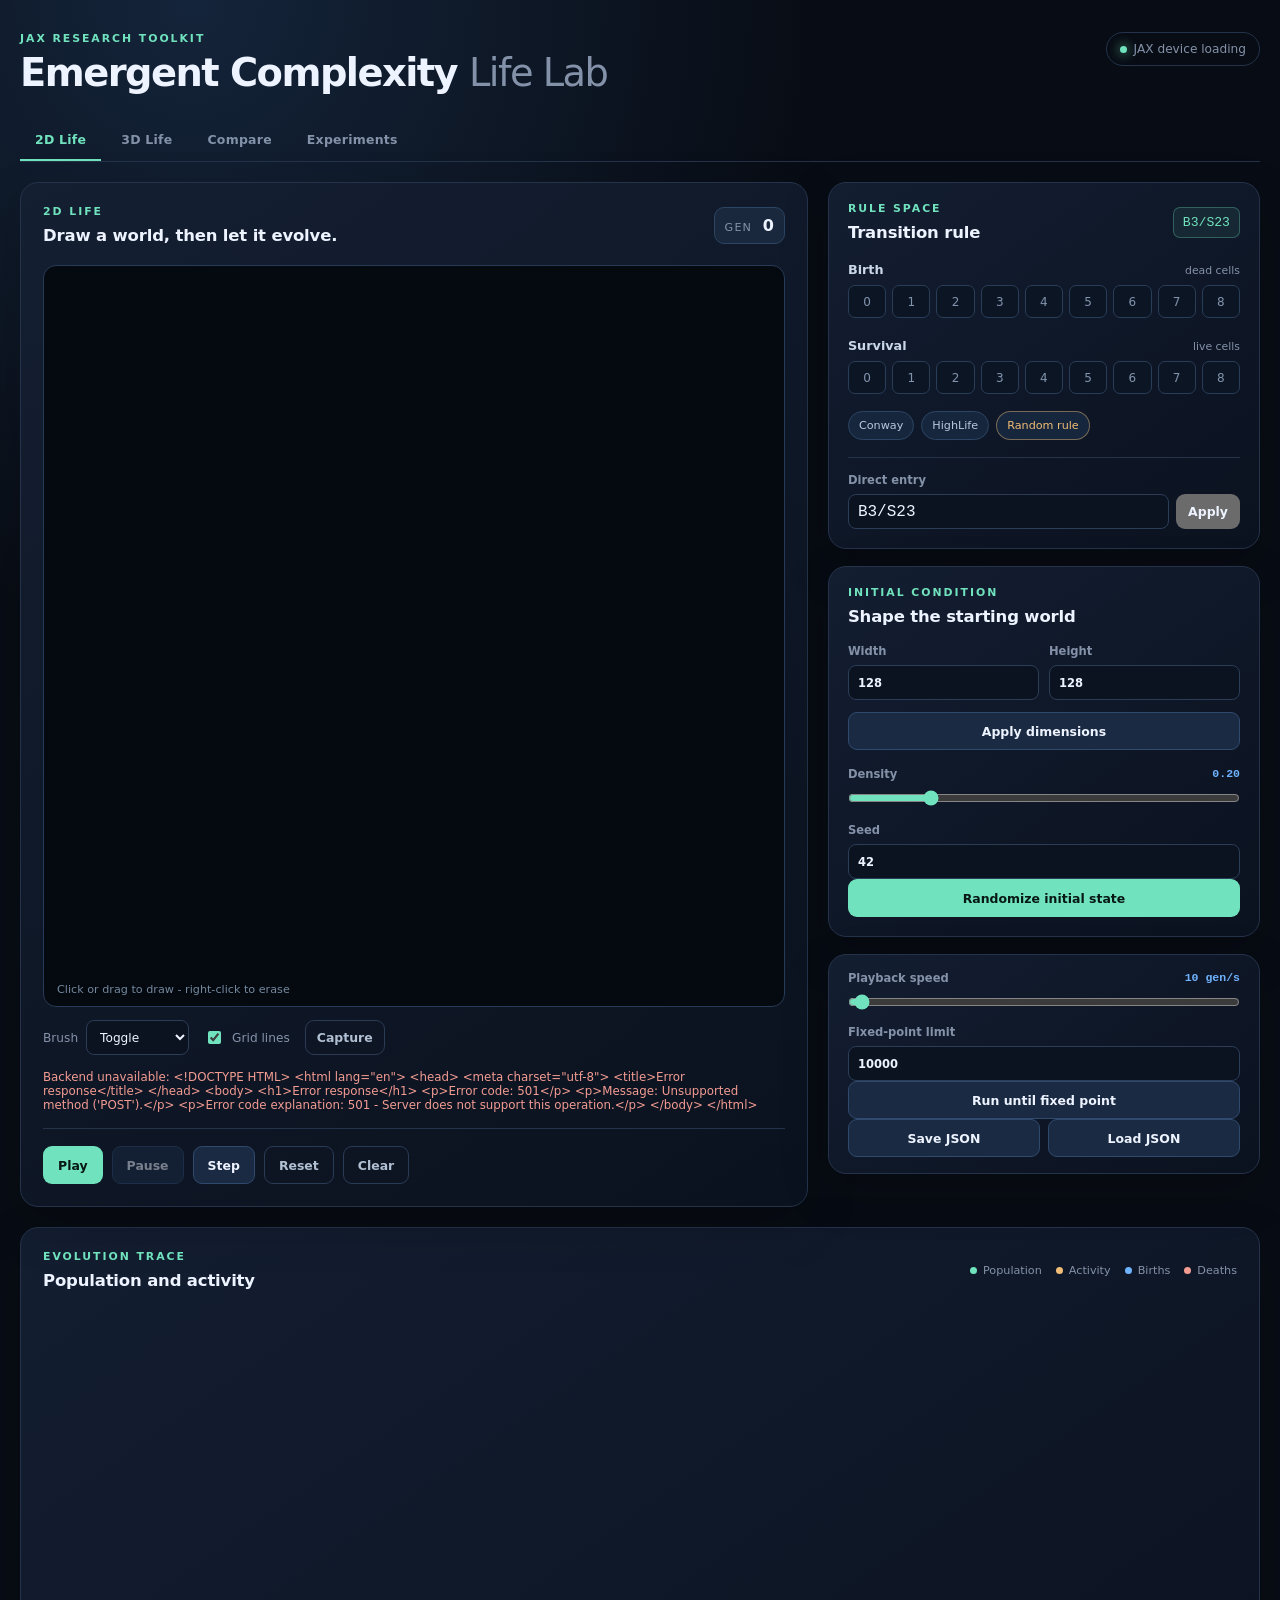
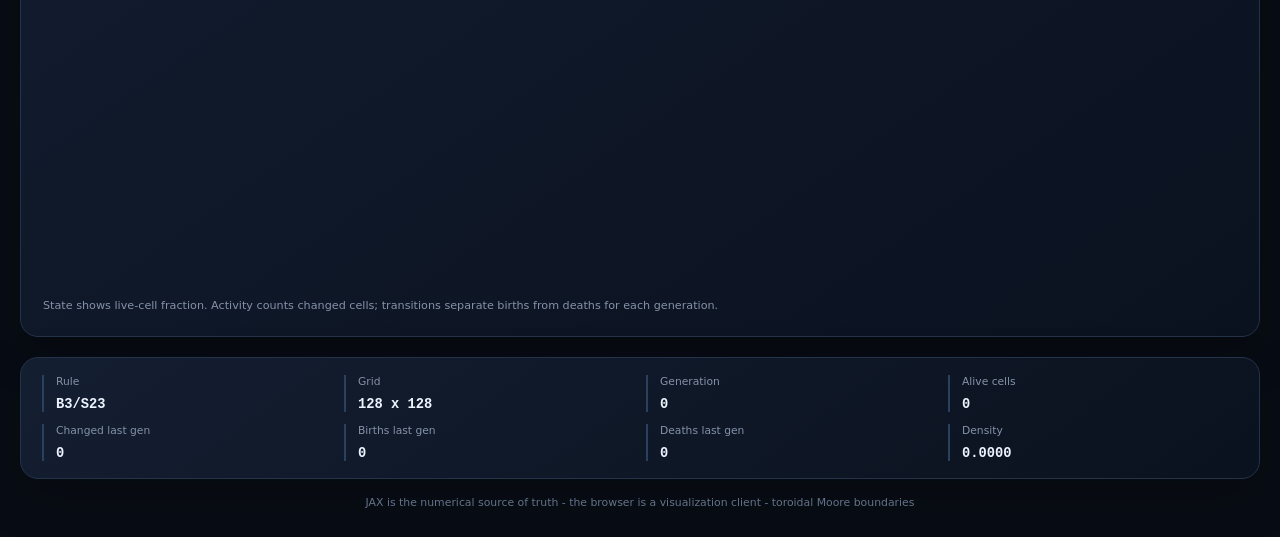
==== frontend/index.html @ 5c7a63d8 "Build JAX 2D and 3D cellular automata lab" ====
<!doctype html>
<html lang="en">
  <head>
    <meta charset="utf-8" />
    <meta name="viewport" content="width=device-width, initial-scale=1" />
    <meta name="theme-color" content="#080a0b" />
    <title>Emergent Complexity - Life Lab</title>
    <link rel="stylesheet" href="./styles.css" />
    <script type="importmap">
      {
        "imports": {
          "three": "https://cdn.jsdelivr.net/npm/three@0.180.0/build/three.module.js",
          "three/addons/": "https://cdn.jsdelivr.net/npm/three@0.180.0/examples/jsm/"
        }
      }
    </script>
  </head>
  <body>
    <div class="app-shell">
      <header class="topbar">
        <div>
          <p class="eyebrow">JAX RESEARCH TOOLKIT</p>
          <h1>Emergent Complexity <span>Life Lab</span></h1>
        </div>
        <div id="device-chip" class="device-chip"><span class="status-dot"></span>JAX device loading</div>
      </header>

      <nav class="mode-nav" aria-label="Laboratory modes">
        <button class="mode-link active" data-mode="2d" type="button">2D Life</button>
        <button class="mode-link" data-mode="3d" type="button">3D Life</button>
        <button class="mode-link" data-mode="compare" type="button">Compare</button>
        <button class="mode-link" data-mode="experiments" type="button">Experiments</button>
      </nav>

      <main>
        <section id="mode-2d" class="mode-panel" aria-labelledby="mode-2d-heading">
          <div class="lab-layout">
            <section class="simulation-panel panel">
              <div class="panel-heading">
                <div>
                  <p class="section-kicker">2D LIFE</p>
                  <h2 id="mode-2d-heading">Draw a world, then let it evolve.</h2>
                </div>
                <div class="generation-pill">GEN <strong id="generation-value">0</strong></div>
              </div>

              <div class="canvas-frame">
                <canvas id="ca-canvas" data-testid="ca-canvas" aria-label="Cellular automaton grid"></canvas>
                <div class="canvas-hint">Click or drag to draw - right-click to erase</div>
              </div>

              <div class="canvas-tools">
                <label class="inline-control" for="edit-mode">
                  <span>Brush</span>
                  <select id="edit-mode" data-testid="edit-mode">
                    <option value="toggle">Toggle</option>
                    <option value="paint">Paint alive</option>
                    <option value="erase">Erase</option>
                  </select>
                </label>
                <label class="check-control" for="grid-lines">
                  <input id="grid-lines" type="checkbox" checked />
                  <span>Grid lines</span>
                </label>
                <button id="capture-button" class="button button-quiet button-small" type="button">Capture</button>
                <span id="status-message" class="status-message" role="status" aria-live="polite">Ready</span>
              </div>

              <div class="transport" aria-label="2D simulation controls">
                <button id="play-button" data-testid="play-button" class="button button-primary" type="button">Play</button>
                <button id="pause-button" data-testid="pause-button" class="button button-secondary" type="button">Pause</button>
                <button id="step-button" data-testid="step-button" class="button button-secondary" type="button">Step</button>
                <button id="reset-button" data-testid="reset-button" class="button button-quiet" type="button">Reset</button>
                <button id="clear-button" data-testid="clear-button" class="button button-quiet" type="button">Clear</button>
              </div>
            </section>

            <aside class="control-column">
              <section class="panel control-card">
                <div class="card-heading">
                  <div>
                    <p class="section-kicker">RULE SPACE</p>
                    <h2>Transition rule</h2>
                  </div>
                  <span id="rule-display" class="rule-display">B3/S23</span>
                </div>
                <div class="rule-group">
                  <div class="rule-label"><span>Birth</span><small>dead cells</small></div>
                  <div id="birth-toggles" class="count-toggles" aria-label="Birth neighbor counts"></div>
                </div>
                <div class="rule-group">
                  <div class="rule-label"><span>Survival</span><small>live cells</small></div>
                  <div id="survival-toggles" class="count-toggles" aria-label="Survival neighbor counts"></div>
                </div>
                <div class="preset-row" aria-label="Rule presets">
                  <button class="chip-button" data-rule-preset="B3/S23" type="button">Conway</button>
                  <button class="chip-button" data-rule-preset="B36/S23" type="button">HighLife</button>
                  <button id="random-rule-button" class="chip-button accent" type="button">Random rule</button>
                </div>
                <div class="direct-rule">
                  <label for="rule-text">Direct entry</label>
                  <div class="input-row">
                    <input id="rule-text" type="text" value="B3/S23" spellcheck="false" aria-label="Rule string" />
                    <button id="apply-rule-button" class="button button-small" type="button">Apply</button>
                  </div>
                </div>
              </section>

              <section class="panel control-card">
                <div class="card-heading">
                  <div>
                    <p class="section-kicker">INITIAL CONDITION</p>
                    <h2>Shape the starting world</h2>
                  </div>
                </div>
                <div class="field-grid two-up">
                  <label for="width-input">Width<input id="width-input" type="number" min="8" max="1024" value="128" /></label>
                  <label for="height-input">Height<input id="height-input" type="number" min="8" max="1024" value="128" /></label>
                </div>
                <button id="apply-dimensions-button" class="button button-secondary full-width" type="button">Apply dimensions</button>
                <div class="range-line">
                  <label for="density-input">Density <output id="density-value">0.20</output></label>
                  <input id="density-input" type="range" min="0" max="1" step="0.01" value="0.20" />
                </div>
                <label for="seed-input">Seed<input id="seed-input" type="number" value="42" step="1" /></label>
                <button id="randomize-button" data-testid="randomize-button" class="button button-primary full-width" type="button">Randomize initial state</button>
              </section>

              <section class="panel control-card compact-card">
                <div class="range-line">
                  <label for="speed-input">Playback speed <output id="speed-value">10 gen/s</output></label>
                  <input id="speed-input" type="range" min="1" max="600" step="1" value="10" />
                </div>
                <label for="stability-limit">Fixed-point limit<input id="stability-limit" type="number" min="0" max="100000" step="1" value="10000" /></label>
                <button id="stabilize-button" data-testid="stabilize-button" class="button button-secondary full-width" type="button">Run until fixed point</button>
                <div class="file-actions">
                  <button id="save-button" class="button button-secondary" type="button">Save JSON</button>
                  <button id="load-button" class="button button-secondary" type="button">Load JSON</button>
                  <input id="load-input" type="file" accept="application/json,.json" hidden />
                </div>
              </section>
            </aside>
          </div>

          <section class="panel insights-panel" aria-labelledby="metrics-heading">
            <div class="panel-heading">
              <div>
                <p class="section-kicker">EVOLUTION TRACE</p>
                <h2 id="metrics-heading">Population and activity</h2>
              </div>
              <div class="chart-legend" aria-label="Chart legend">
                <span class="legend-population">Population</span>
                <span class="legend-activity">Activity</span>
                <span class="legend-births">Births</span>
                <span class="legend-deaths">Deaths</span>
              </div>
            </div>
            <svg id="metrics-chart" data-testid="metrics-chart" viewBox="0 0 640 310" role="img" aria-label="Population, activity, births, and deaths over generations"></svg>
            <p class="chart-note">State shows live-cell fraction. Activity counts changed cells; transitions separate births from deaths for each generation.</p>
          </section>

          <section class="metadata-strip panel" aria-label="Current 2D simulation metadata">
            <div><span>Rule</span><strong id="metadata-rule">B3/S23</strong></div>
            <div><span>Grid</span><strong id="metadata-grid">128 x 128</strong></div>
            <div><span>Generation</span><strong id="metadata-generation">0</strong></div>
            <div><span>Alive cells</span><strong id="metadata-alive">0</strong></div>
            <div><span>Changed last gen</span><strong id="metadata-changed">0</strong></div>
            <div><span>Births last gen</span><strong id="metadata-births">0</strong></div>
            <div><span>Deaths last gen</span><strong id="metadata-deaths">0</strong></div>
            <div><span>Density</span><strong id="metadata-density">0.0000</strong></div>
          </section>
        </section>

        <section id="mode-3d" class="mode-panel hidden" aria-labelledby="mode-3d-heading">
          <div class="lab-layout lab-layout-3d">
            <section class="simulation-panel panel">
              <div class="panel-heading">
                <div>
                  <p class="section-kicker">3D LIFE</p>
                  <h2 id="mode-3d-heading">Orbit the complete voxel state.</h2>
                </div>
                <div class="generation-pill">GEN <strong id="3d-generation-value">0</strong></div>
              </div>
              <div id="viewport-3d" class="viewport-frame" data-testid="viewport-3d" aria-label="Three-dimensional voxel viewport">
                <div id="three-loading" class="viewport-message">Loading WebGL voxel renderer...</div>
                <div class="canvas-hint">Orbit: left drag - pan: right drag - zoom: scroll</div>
              </div>
              <div class="viewport-toolbar">
                <button id="3d-reset-camera" class="button button-quiet button-small" type="button">Reset camera</button>
                <button class="chip-button" data-camera="perspective" type="button">Perspective</button>
                <button class="chip-button" data-camera="front" type="button">Front</button>
                <button class="chip-button" data-camera="side" type="button">Side</button>
                <button class="chip-button" data-camera="top" type="button">Top</button>
                <label class="check-control" for="3d-bounds-input"><input id="3d-bounds-input" type="checkbox" checked /> <span>Bounds</span></label>
                <label class="check-control" for="3d-performance-input"><input id="3d-performance-input" type="checkbox" /> <span>Performance</span></label>
                <button id="3d-capture-button" class="button button-quiet button-small" type="button">Capture</button>
                <button id="3d-export-button" class="button button-quiet button-small" type="button">Export state</button>
                <button id="3d-share-button" class="button button-quiet button-small" type="button">Copy link</button>
              </div>
              <div id="3d-render-warning" class="render-warning hidden">High render density - displaying a deterministic voxel sample; simulation remains exact.</div>
              <div id="3d-performance-overlay" class="performance-overlay hidden" aria-live="polite"></div>
              <div id="3d-slice-panel" class="slice-panel hidden">
                <div class="panel-heading">
                  <div><p class="section-kicker">CROSS-SECTION</p><h3>Exact slice</h3></div>
                  <span id="3d-slice-label" class="rule-display">Z 0</span>
                </div>
                <canvas id="3d-slice-canvas" aria-label="Exact 3D cross-section"></canvas>
              </div>
              <div class="canvas-tools">
                <span id="3d-status-message" class="status-message" role="status" aria-live="polite">Ready</span>
              </div>
              <div class="transport" aria-label="3D simulation controls">
                <button id="3d-play-button" class="button button-primary" type="button">Play</button>
                <button id="3d-pause-button" class="button button-secondary" type="button">Pause</button>
                <button id="3d-step-button" class="button button-secondary" type="button">Step</button>
                <button id="3d-reset-button" class="button button-quiet" type="button">Reset</button>
                <button id="3d-clear-button" class="button button-quiet" type="button">Clear</button>
              </div>
            </section>

            <aside class="control-column">
              <section class="panel control-card">
                <div class="card-heading"><div><p class="section-kicker">SIMULATION</p><h2>Playback</h2></div></div>
                <div class="range-line">
                  <label for="3d-speed-input">Speed <output id="3d-speed-value">10 gen/s</output></label>
                  <input id="3d-speed-input" type="range" min="1" max="600" step="1" value="10" />
                </div>
                <label for="3d-stability-limit">Fixed-point limit<input id="3d-stability-limit" type="number" min="0" max="100000" value="1000" /></label>
                <button id="3d-stabilize-button" class="button button-secondary full-width" type="button">Run until fixed point</button>
              </section>

              <section class="panel control-card">
                <div class="card-heading"><div><p class="section-kicker">INITIAL STATE</p><h2>Voxel world</h2></div></div>
                <div class="field-grid three-up">
                  <label for="3d-depth-input">Depth<input id="3d-depth-input" type="number" min="8" max="128" value="32" /></label>
                  <label for="3d-height-input">Height<input id="3d-height-input" type="number" min="8" max="128" value="32" /></label>
                  <label for="3d-width-input">Width<input id="3d-width-input" type="number" min="8" max="128" value="32" /></label>
                </div>
                <button id="3d-apply-dimensions" class="button button-secondary full-width" type="button">Apply dimensions</button>
                <div class="range-line">
                  <label for="3d-density-input">Density <output id="3d-density-value">0.04</output></label>
                  <input id="3d-density-input" type="range" min="0" max="1" step="0.01" value="0.04" />
                </div>
                <label for="3d-seed-input">Seed<input id="3d-seed-input" type="number" value="42" step="1" /></label>
                <button id="3d-randomize-button" class="button button-primary full-width" type="button">Randomize</button>
              </section>

              <section class="panel control-card">
                <div class="card-heading">
                  <div><p class="section-kicker">RULE</p><h2>26-neighbor transitions</h2></div>
                  <span id="3d-rule-display" class="rule-display">B6/S5,6,7</span>
                </div>
                <p class="help-text" title="B counts create a new living voxel. S counts keep a living voxel alive. Each voxel has 26 neighbors.">B = birth counts, S = survival counts. Each voxel has 26 neighbors.</p>
                <div class="rule-group">
                  <div class="rule-label"><span>Birth</span><small>0 - 26</small></div>
                  <div id="3d-birth-toggles" class="count-toggles count-toggles-3d" aria-label="3D birth neighbor counts"></div>
                </div>
                <div class="rule-group">
                  <div class="rule-label"><span>Survival</span><small>0 - 26</small></div>
                  <div id="3d-survival-toggles" class="count-toggles count-toggles-3d" aria-label="3D survival neighbor counts"></div>
                </div>
                <div class="preset-row">
                  <button class="chip-button" data-3d-rule-preset="B6/S5,6,7" type="button">Example</button>
                  <button class="chip-button accent" id="3d-random-rule-button" type="button">Random rule</button>
                </div>
                <div class="direct-rule">
                  <label for="3d-rule-text">Direct entry</label>
                  <div class="input-row"><input id="3d-rule-text" type="text" value="B6/S5,6,7" spellcheck="false" /><button id="3d-apply-rule-button" class="button button-small" type="button">Apply</button></div>
                </div>
              </section>

              <section class="panel control-card">
                <div class="card-heading"><div><p class="section-kicker">VIEW</p><h2>Inspect a plane</h2></div></div>
                <label class="check-control" for="3d-slice-input"><input id="3d-slice-input" type="checkbox" /> <span>Slice view</span></label>
                <div class="field-grid two-up compact-fields">
                  <label for="3d-axis-input">Axis<select id="3d-axis-input"><option value="z">Z</option><option value="y">Y</option><option value="x">X</option></select></label>
                  <label for="3d-slice-index">Slice<input id="3d-slice-index" type="range" min="0" max="31" value="16" /></label>
                </div>
                <p class="chart-note">The slice canvas is an exact server-rendered plane. Voxel sampling, when needed, only affects the display.</p>
              </section>
            </aside>
          </div>
          <section class="panel insights-panel" aria-labelledby="3d-metrics-heading">
            <div class="panel-heading"><div><p class="section-kicker">EVOLUTION TRACE</p><h2 id="3d-metrics-heading">3D population and activity</h2></div><div class="chart-legend"><span class="legend-population">Population</span><span class="legend-activity">Activity</span><span class="legend-births">Births</span><span class="legend-deaths">Deaths</span></div></div>
            <svg id="metrics-chart-3d" viewBox="0 0 640 310" role="img" aria-label="3D population, activity, births, and deaths over generations"></svg>
            <p class="chart-note">These are descriptive transition measurements from the exact JAX state.</p>
          </section>
          <section class="metadata-strip panel" aria-label="Current 3D simulation metadata">
            <div><span>Rule</span><strong id="3d-metadata-rule">B6/S5,6,7</strong></div>
            <div><span>Grid</span><strong id="3d-metadata-grid">32 x 32 x 32</strong></div>
            <div><span>Generation</span><strong id="3d-metadata-generation">0</strong></div>
            <div><span>Alive cells</span><strong id="3d-metadata-alive">0</strong></div>
            <div><span>Changed last gen</span><strong id="3d-metadata-changed">0</strong></div>
            <div><span>Births last gen</span><strong id="3d-metadata-births">0</strong></div>
            <div><span>Deaths last gen</span><strong id="3d-metadata-deaths">0</strong></div>
            <div><span>Density</span><strong id="3d-metadata-density">0.0000</strong></div>
          </section>
        </section>

        <section id="mode-compare" class="mode-panel hidden" aria-labelledby="compare-heading">
          <section class="panel page-heading">
            <div><p class="section-kicker">SIDE-BY-SIDE</p><h2 id="compare-heading">Compare 2D and 3D states</h2><p class="chart-note">The two systems share seed and density, but use explicitly selected rules and grid sizes.</p></div>
            <div class="compare-actions"><button id="compare-play" class="button button-primary" type="button">Play both</button><button id="compare-pause" class="button button-secondary" type="button">Pause</button><button id="compare-step" class="button button-secondary" type="button">Step both</button><button id="compare-randomize" class="button button-primary" type="button">Randomize both</button><button id="compare-reset" class="button button-quiet" type="button">Reset both</button></div>
          </section>
          <section class="panel compare-controls">
            <div class="field-grid four-up">
              <label for="compare-rule-2d">2D rule<input id="compare-rule-2d" type="text" value="B3/S23" /></label>
              <label for="compare-rule-3d">3D rule<input id="compare-rule-3d" type="text" value="B6/S5,6,7" /></label>
              <label for="compare-density">Density<input id="compare-density" type="number" min="0" max="1" step="0.01" value="0.10" /></label>
              <label for="compare-seed">Seed<input id="compare-seed" type="number" value="42" /></label>
            </div>
            <div class="field-grid four-up">
              <label for="compare-size-2d">2D size<input id="compare-size-2d" type="number" min="8" max="256" value="64" /></label>
              <label for="compare-size-3d">3D size<input id="compare-size-3d" type="number" min="8" max="96" value="32" /></label>
              <label for="compare-speed">Speed <output id="compare-speed-value">10 gen/s</output><input id="compare-speed" type="range" min="1" max="600" value="10" /></label>
              <span id="compare-status" class="status-message">Ready</span>
            </div>
          </section>
          <div class="compare-layout">
            <section class="panel compare-pane"><div class="panel-heading"><h2>2D Life</h2><span id="compare-2d-meta" class="rule-display">B3/S23</span></div><div class="compare-canvas-frame"><canvas id="compare-2d-canvas" aria-label="2D comparison grid"></canvas></div><div id="compare-2d-stats" class="compare-stats">Generation 0 | Alive 0</div></section>
            <section class="panel compare-pane"><div class="panel-heading"><h2>3D Life</h2><span id="compare-3d-meta" class="rule-display">B6/S5,6,7</span></div><div id="compare-3d-viewport" class="compare-viewport"></div><div id="compare-3d-stats" class="compare-stats">Generation 0 | Alive 0</div></section>
          </div>
        </section>

        <section id="mode-experiments" class="mode-panel hidden" aria-labelledby="experiments-heading">
          <section class="panel page-heading"><div><p class="section-kicker">RAW EXPERIMENTS</p><h2 id="experiments-heading">Sample rules in parallel</h2><p class="chart-note">Runs are reproducible JAX batches. Results are descriptive measurements only; no behavioral labels are assigned.</p></div><div class="experiment-actions"><button id="experiment-run" class="button button-primary" type="button">Run experiment</button><button id="experiment-export" class="button button-secondary" type="button" disabled>Export CSV</button></div></section>
          <section class="panel experiment-controls">
            <div class="field-grid six-up">
              <label for="experiment-dimensions">Dimensions<select id="experiment-dimensions"><option value="3">3D</option><option value="2">2D</option></select></label>
              <label for="experiment-rules">Rules<input id="experiment-rules" type="number" min="1" max="100" value="5" /></label>
              <label for="experiment-conditions">Initial states<input id="experiment-conditions" type="number" min="1" max="100" value="4" /></label>
              <label for="experiment-size">Size<input id="experiment-size" type="number" min="8" max="96" value="24" /></label>
              <label for="experiment-steps">Steps<input id="experiment-steps" type="number" min="0" max="2000" value="50" /></label>
              <label for="experiment-density">Density<input id="experiment-density" type="number" min="0" max="1" step="0.01" value="0.10" /></label>
            </div>
            <div class="field-grid two-up experiment-seed-row"><label for="experiment-seed">Seed<input id="experiment-seed" type="number" value="42" /></label><span id="experiment-progress" class="status-message">No experiment running.</span></div>
          </section>
          <section class="panel results-panel"><div class="panel-heading"><div><p class="section-kicker">RESULTS</p><h2>Raw run measurements</h2></div><span id="experiment-summary" class="rule-display">No results</span></div><label class="filter-line" for="experiment-filter">Filter rules<input id="experiment-filter" type="search" placeholder="B6 or S5,6" /></label><div class="table-wrap"><table id="experiment-table"><thead><tr><th data-sort="rule">Rule</th><th data-sort="runs">Runs</th><th data-sort="final">Mean final alive %</th><th data-sort="changed">Mean changed %</th><th data-sort="fixed">Fixed points</th><th></th></tr></thead><tbody><tr><td colspan="6" class="empty-table">Run a small experiment to populate this table.</td></tr></tbody></table></div></section>
        </section>
      </main>

      <footer class="footer-note">JAX is the numerical source of truth - the browser is a visualization client - toroidal Moore boundaries</footer>
    </div>
    <noscript>This laboratory needs JavaScript enabled to render the interactive simulator.</noscript>
    <script type="module" src="./src/main.js"></script>
  </body>
</html>
---- frontend/styles.css ----
:root {
  color-scheme: dark;
  --bg: #080c14;
  --panel: #101827;
  --panel-2: #131e31;
  --line: #24334a;
  --text: #edf3ff;
  --muted: #8492a9;
  --accent: #70e2bd;
  --accent-2: #6fb3ff;
  --warm: #f0bd76;
  --alive: #d8fff0;
  font-family: Inter, ui-sans-serif, system-ui, -apple-system, BlinkMacSystemFont, "Segoe UI", sans-serif;
}

* { box-sizing: border-box; }

body {
  margin: 0;
  min-width: 320px;
  background: radial-gradient(circle at 15% 0%, #14243a 0, var(--bg) 40rem), var(--bg);
  color: var(--text);
}

button, input, select { font: inherit; }
button { cursor: pointer; }

.app-shell { width: min(1420px, calc(100% - 40px)); margin: 0 auto; padding: 32px 0 28px; }
.topbar { display: flex; justify-content: space-between; align-items: flex-start; gap: 24px; margin-bottom: 28px; }
.eyebrow, .section-kicker { color: var(--accent); font-size: 0.68rem; font-weight: 800; letter-spacing: 0.18em; margin: 0 0 8px; }
h1, h2, p { margin-top: 0; }
h1 { font-size: clamp(1.65rem, 3vw, 2.6rem); letter-spacing: -0.04em; line-height: 1.05; margin-bottom: 0; }
h1 span { color: var(--muted); font-weight: 450; }
h2 { font-size: 1.03rem; letter-spacing: -0.01em; margin-bottom: 0; }
.device-chip { border: 1px solid var(--line); color: var(--muted); border-radius: 999px; padding: 9px 13px; font-size: 0.76rem; white-space: nowrap; }
.status-dot { display: inline-block; width: 7px; height: 7px; background: var(--accent); border-radius: 50%; margin-right: 7px; box-shadow: 0 0 12px var(--accent); }

.lab-layout { display: grid; grid-template-columns: minmax(0, 1.55fr) minmax(340px, 0.85fr); gap: 20px; align-items: start; }
.panel { background: linear-gradient(145deg, rgba(20, 31, 50, .96), rgba(11, 18, 31, .97)); border: 1px solid var(--line); border-radius: 18px; box-shadow: 0 18px 50px rgba(0, 0, 0, .18); }
.simulation-panel { padding: 22px; }
.panel-heading, .card-heading { display: flex; justify-content: space-between; align-items: center; gap: 16px; }
.generation-pill { background: #19283d; border: 1px solid #2c4562; border-radius: 10px; color: var(--muted); font-size: 0.7rem; letter-spacing: .1em; padding: 8px 10px; }
.generation-pill strong { color: var(--text); font-size: 1rem; letter-spacing: 0; margin-left: 6px; }
.canvas-frame { background: #050910; border: 1px solid #263b57; border-radius: 13px; margin: 20px 0 13px; overflow: hidden; position: relative; width: 100%; aspect-ratio: 1; }
#ca-canvas { display: block; height: 100%; touch-action: none; width: 100%; }
.canvas-hint { bottom: 10px; color: #8ea5bf; font-size: .7rem; left: 13px; opacity: .82; pointer-events: none; position: absolute; }
.canvas-tools { align-items: center; display: flex; flex-wrap: wrap; gap: 15px; min-height: 30px; }
.inline-control, .check-control { align-items: center; color: var(--muted); display: inline-flex; font-size: .76rem; gap: 8px; }
select, input[type="text"], input[type="number"] { background: #0b1321; border: 1px solid #2b3d57; border-radius: 8px; color: var(--text); min-height: 35px; outline: none; padding: 7px 9px; }
select:focus, input:focus { border-color: var(--accent-2); box-shadow: 0 0 0 3px rgba(111, 179, 255, .13); }
input[type="checkbox"] { accent-color: var(--accent); }
.status-message { color: var(--muted); font-size: .74rem; margin-left: auto; }
.transport { border-top: 1px solid var(--line); display: flex; flex-wrap: wrap; gap: 9px; margin-top: 16px; padding-top: 17px; }
.button { border: 1px solid transparent; border-radius: 9px; color: var(--text); font-size: .78rem; font-weight: 750; min-height: 38px; padding: 0 14px; transition: .16s ease; }
.button:hover, .chip-button:hover { transform: translateY(-1px); }
.button:disabled { cursor: default; opacity: .48; transform: none; }
.button-primary { background: var(--accent); color: #071813; }
.button-primary:hover { background: #94f5d3; }
.button-secondary { background: #1a2a42; border-color: #304a6d; }
.button-secondary:hover, .button-quiet:hover { border-color: var(--accent-2); }
.button-quiet { background: transparent; border-color: #2a3b55; color: #b1bfd3; }
.button-small { min-height: 35px; padding: 0 11px; }
.full-width { width: 100%; }

.control-column { display: grid; gap: 17px; }
.control-card { padding: 19px; }
.rule-display { background: rgba(112, 226, 189, .08); border: 1px solid rgba(112, 226, 189, .3); border-radius: 7px; color: var(--accent); font-family: "SFMono-Regular", Consolas, monospace; font-size: .82rem; padding: 7px 9px; }
.rule-group { margin-top: 20px; }
.rule-label { align-items: baseline; display: flex; justify-content: space-between; margin-bottom: 8px; }
.rule-label span { color: #cbd8ea; font-size: .8rem; font-weight: 750; }
.rule-label small { color: var(--muted); font-size: .68rem; }
.count-toggles { display: grid; gap: 6px; grid-template-columns: repeat(9, 1fr); }
.count-toggle { background: #0c1524; border: 1px solid #2a3d58; border-radius: 7px; color: #8294ad; font-size: .75rem; min-height: 33px; padding: 0; }
.count-toggle[aria-pressed="true"] { background: rgba(112, 226, 189, .16); border-color: var(--accent); color: var(--accent); box-shadow: inset 0 0 0 1px rgba(112, 226, 189, .18); }
.preset-row { display: flex; flex-wrap: wrap; gap: 7px; margin-top: 17px; }
.chip-button { background: #16263d; border: 1px solid #2c4564; border-radius: 999px; color: #b7c9df; font-size: .7rem; padding: 7px 10px; transition: .16s ease; }
.chip-button.accent { border-color: rgba(240, 189, 118, .45); color: var(--warm); }
.direct-rule { border-top: 1px solid var(--line); margin-top: 17px; padding-top: 15px; }
.direct-rule label, .range-line label, .field-grid label, .control-card > label { color: var(--muted); display: grid; font-size: .72rem; font-weight: 700; gap: 7px; }
.input-row { display: flex; gap: 7px; margin-top: 7px; }
.input-row input { flex: 1; font-family: "SFMono-Regular", Consolas, monospace; }
.field-grid { display: grid; gap: 10px; margin: 18px 0 12px; }
.two-up { grid-template-columns: 1fr 1fr; }
.field-grid input, .control-card > label input { width: 100%; }
.range-line { margin: 17px 0; }
.range-line label { display: flex; justify-content: space-between; }
output { color: var(--accent-2); font-family: "SFMono-Regular", Consolas, monospace; }
input[type="range"] { accent-color: var(--accent); display: block; margin: 9px 0 0; width: 100%; }
.compact-card { padding: 16px 19px; }
.compact-card .range-line { margin: 0 0 15px; }
.file-actions { display: grid; gap: 8px; grid-template-columns: 1fr 1fr; }
.metadata-strip { display: grid; grid-template-columns: repeat(4, 1fr); gap: 12px; margin-top: 20px; padding: 17px 21px; }
.metadata-strip div { border-left: 2px solid #29415f; padding-left: 12px; }
.metadata-strip span { color: var(--muted); display: block; font-size: .67rem; margin-bottom: 5px; }
.metadata-strip strong { font-family: "SFMono-Regular", Consolas, monospace; font-size: .86rem; font-weight: 650; }
.insights-panel { margin-top: 20px; padding: 22px; }
#metrics-chart { display: block; height: auto; margin-top: 18px; width: 100%; }
.chart-legend { align-items: center; color: var(--muted); display: flex; flex-wrap: wrap; font-size: .7rem; gap: 14px; }
.chart-legend span { align-items: center; display: inline-flex; gap: 6px; }
.chart-legend span::before { border-radius: 999px; content: ""; display: inline-block; height: 7px; width: 7px; }
.legend-population::before { background: var(--accent); }
.legend-activity::before { background: var(--warm); }
.legend-births::before { background: var(--accent-2); }
.legend-deaths::before { background: #f39c92; }
.chart-note { color: var(--muted); font-size: .7rem; line-height: 1.5; margin: 11px 0 0; }
.footer-note { color: #63738b; font-size: .68rem; padding: 17px 2px 0; text-align: center; }

@media (max-width: 920px) {
  .lab-layout { grid-template-columns: 1fr; }
  .control-column { grid-template-columns: repeat(2, minmax(0, 1fr)); }
  .control-column .control-card:first-child { grid-column: 1 / -1; }
}

@media (max-width: 620px) {
  .app-shell { width: min(100% - 24px, 520px); padding-top: 20px; }
  .topbar { align-items: flex-start; flex-direction: column; margin-bottom: 18px; }
  .device-chip { align-self: flex-start; }
  .simulation-panel, .control-card { padding: 15px; }
  .control-column { display: grid; grid-template-columns: 1fr; }
  .control-column .control-card:first-child { grid-column: auto; }
  .metadata-strip { grid-template-columns: repeat(2, 1fr); }
  .metadata-strip div:last-child { grid-column: 1 / -1; }
  .status-message { margin-left: 0; width: 100%; }
}

/* Application modes and the 3D research workspace. */
.hidden { display: none !important; }
.mode-nav { align-items: center; border-bottom: 1px solid var(--line); display: flex; gap: 5px; margin-bottom: 20px; overflow-x: auto; }
.mode-link { background: transparent; border: 0; border-bottom: 2px solid transparent; color: var(--muted); font-size: .78rem; font-weight: 800; letter-spacing: .02em; padding: 11px 15px 12px; white-space: nowrap; }
.mode-link:hover { color: var(--text); }
.mode-link.active { border-bottom-color: var(--accent); color: var(--accent); }
.mode-panel { min-width: 0; }
.lab-layout-3d { grid-template-columns: minmax(0, 1.7fr) minmax(360px, .8fr); }
.viewport-frame { background: #05080d; border: 1px solid #263b57; border-radius: 13px; height: min(67vh, 760px); margin: 20px 0 13px; min-height: 440px; overflow: hidden; position: relative; }
.viewport-frame canvas { display: block; height: 100%; width: 100%; }
.viewport-message { align-items: center; color: var(--muted); display: flex; inset: 0; justify-content: center; position: absolute; z-index: 2; }
.viewport-toolbar { align-items: center; border-bottom: 1px solid var(--line); display: flex; flex-wrap: wrap; gap: 7px; padding: 0 0 13px; }
.viewport-toolbar .check-control { margin-left: 5px; }
.performance-overlay { background: rgba(5, 9, 16, .91); border: 1px solid #355271; border-radius: 8px; color: var(--accent); font: .68rem/1.6 "SFMono-Regular", Consolas, monospace; left: 13px; padding: 8px 10px; position: absolute; top: 70px; z-index: 3; }
.render-warning { background: rgba(240, 189, 118, .10); border: 1px solid rgba(240, 189, 118, .42); border-radius: 7px; color: var(--warm); font-size: .7rem; margin: 10px 0 0; padding: 8px 10px; }
.slice-panel { background: #0b1321; border: 1px solid var(--line); border-radius: 10px; margin-top: 15px; padding: 13px; }
.slice-panel h3 { font-size: .88rem; margin: 0; }
[id="3d-slice-canvas"] { background: #050910; border: 1px solid #263b57; display: block; image-rendering: pixelated; margin-top: 11px; max-height: 300px; max-width: 100%; width: 100%; }
.help-text { color: var(--muted); font-size: .7rem; line-height: 1.45; margin: 12px 0 0; }
.count-toggles-3d { grid-template-columns: repeat(9, minmax(0, 1fr)); }
.count-toggles-3d .count-toggle { font-size: .67rem; min-height: 29px; }
.three-up { grid-template-columns: repeat(3, 1fr); }
.four-up { grid-template-columns: repeat(4, 1fr); }
.six-up { grid-template-columns: repeat(6, 1fr); }
.page-heading { align-items: center; display: flex; justify-content: space-between; margin-bottom: 18px; padding: 20px 22px; }
.page-heading h2 { margin-bottom: 7px; }
.page-heading .chart-note { margin-bottom: 0; max-width: 760px; }
.compare-actions, .experiment-actions { display: flex; flex-wrap: wrap; gap: 8px; justify-content: flex-end; }
.compare-controls, .experiment-controls { margin-bottom: 18px; padding: 17px 21px; }
.compare-controls .field-grid, .experiment-controls .field-grid { margin: 0 0 12px; }
.compare-controls .field-grid:last-child, .experiment-controls .field-grid:last-child { margin-bottom: 0; }
.compare-layout { display: grid; gap: 18px; grid-template-columns: 1fr 1fr; }
.compare-pane { min-width: 0; padding: 18px; }
.compare-pane .panel-heading h2 { font-size: .94rem; }
.compare-canvas-frame { aspect-ratio: 1; background: #050910; border: 1px solid #263b57; border-radius: 10px; margin-top: 13px; overflow: hidden; }
#compare-2d-canvas { display: block; height: 100%; touch-action: none; width: 100%; }
.compare-viewport { aspect-ratio: 1; background: #05080d; border: 1px solid #263b57; border-radius: 10px; margin-top: 13px; min-height: 320px; overflow: hidden; }
.compare-viewport canvas { display: block; height: 100%; width: 100%; }
.compare-stats { color: var(--muted); font: .71rem "SFMono-Regular", Consolas, monospace; padding-top: 12px; }
.experiment-seed-row { align-items: end; }
.experiment-seed-row .status-message { margin-bottom: 8px; }
.results-panel { padding: 20px 21px; }
.filter-line { color: var(--muted); display: flex; font-size: .72rem; font-weight: 700; gap: 10px; margin-top: 16px; max-width: 360px; }
.filter-line input { flex: 1; min-height: 32px; }
.table-wrap { overflow-x: auto; }
#experiment-table { border-collapse: collapse; margin-top: 16px; min-width: 720px; width: 100%; }
#experiment-table th, #experiment-table td { border-bottom: 1px solid var(--line); padding: 11px 9px; text-align: left; }
#experiment-table th { color: var(--muted); font-size: .66rem; letter-spacing: .06em; text-transform: uppercase; }
#experiment-table td { color: #cbd8ea; font: .75rem "SFMono-Regular", Consolas, monospace; }
#experiment-table td:first-child { color: var(--accent); }
#experiment-table .empty-table { color: var(--muted); font-family: inherit; text-align: center; }

@media (max-width: 980px) {
  .lab-layout-3d { grid-template-columns: 1fr; }
  .viewport-frame { height: min(65vh, 680px); }
  .six-up { grid-template-columns: repeat(3, 1fr); }
}

@media (max-width: 680px) {
  .page-heading { align-items: flex-start; flex-direction: column; gap: 15px; }
  .compare-actions, .experiment-actions { justify-content: flex-start; }
  .compare-layout { grid-template-columns: 1fr; }
  .three-up, .four-up, .six-up { grid-template-columns: repeat(2, 1fr); }
  .viewport-frame { min-height: 360px; }
}
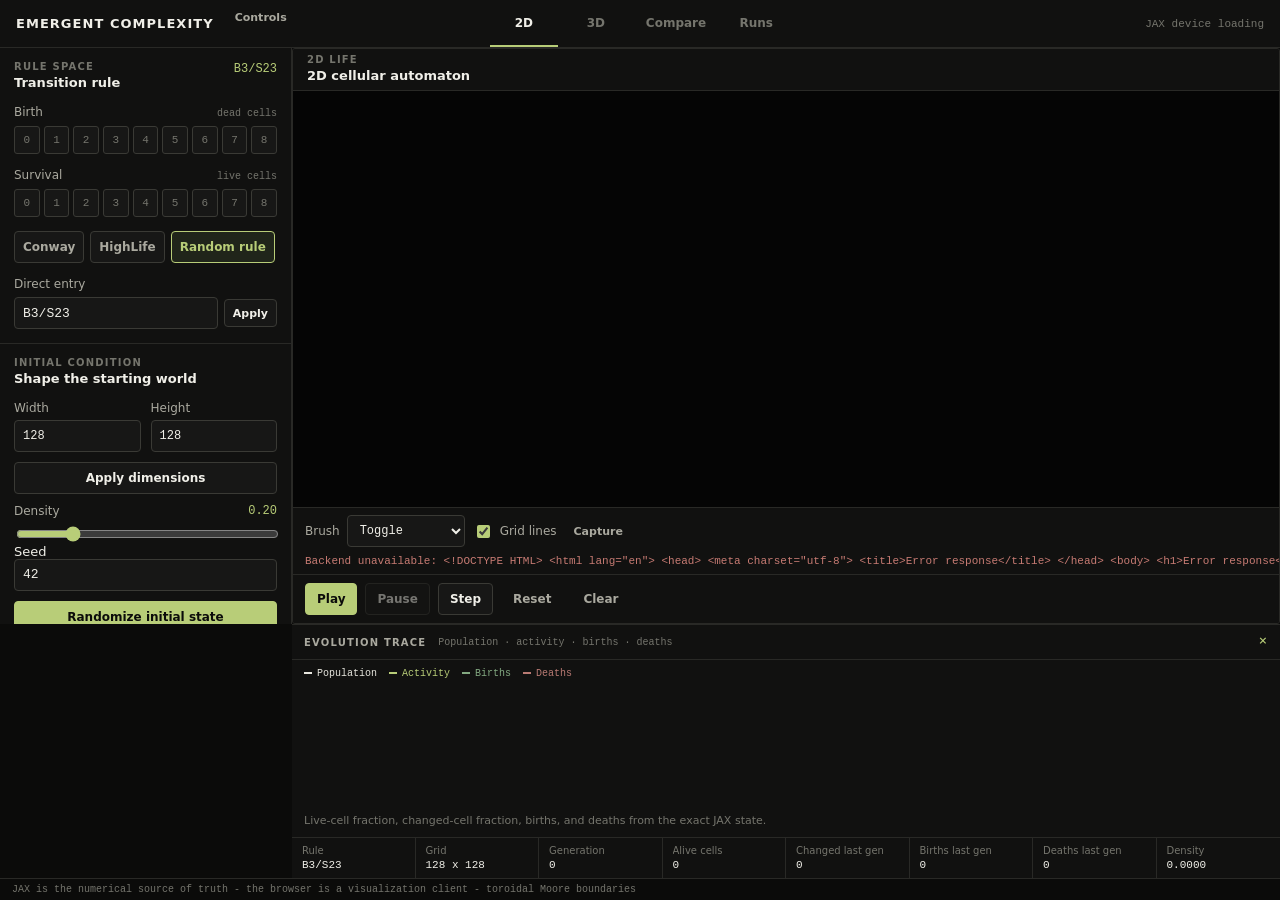
==== commit c5ecdb49: "Audit and optimize cellular automata lab" ====
--- a/frontend/index.html
+++ b/frontend/index.html
@@ -3,14 +3,14 @@
   <head>
     <meta charset="utf-8" />
     <meta name="viewport" content="width=device-width, initial-scale=1" />
-    <meta name="theme-color" content="#080a0b" />
+    <meta name="theme-color" content="#0b0b0a" />
     <title>Emergent Complexity - Life Lab</title>
     <link rel="stylesheet" href="./styles.css" />
     <script type="importmap">
       {
         "imports": {
-          "three": "https://cdn.jsdelivr.net/npm/three@0.180.0/build/three.module.js",
-          "three/addons/": "https://cdn.jsdelivr.net/npm/three@0.180.0/examples/jsm/"
+          "three": "https://cdn.jsdelivr.net/npm/three@0.185.0/build/three.module.js",
+          "three/addons/": "https://cdn.jsdelivr.net/npm/three@0.185.0/examples/jsm/"
         }
       }
     </script>
@@ -18,19 +18,18 @@
   <body>
     <div class="app-shell">
       <header class="topbar">
-        <div>
-          <p class="eyebrow">JAX RESEARCH TOOLKIT</p>
-          <h1>Emergent Complexity <span>Life Lab</span></h1>
+        <div class="topbar-left">
+          <div class="brand">EMERGENT COMPLEXITY</div>
+          <button id="controls-toggle" class="button button-quiet button-small controls-toggle" type="button" aria-expanded="true">Controls</button>
         </div>
+        <nav class="mode-nav" aria-label="Laboratory modes">
+          <button class="mode-link active" data-mode="2d" type="button">2D</button>
+          <button class="mode-link" data-mode="3d" type="button">3D</button>
+          <button class="mode-link" data-mode="compare" type="button">Compare</button>
+          <button class="mode-link" data-mode="experiments" type="button">Runs</button>
+        </nav>
         <div id="device-chip" class="device-chip"><span class="status-dot"></span>JAX device loading</div>
       </header>
-
-      <nav class="mode-nav" aria-label="Laboratory modes">
-        <button class="mode-link active" data-mode="2d" type="button">2D Life</button>
-        <button class="mode-link" data-mode="3d" type="button">3D Life</button>
-        <button class="mode-link" data-mode="compare" type="button">Compare</button>
-        <button class="mode-link" data-mode="experiments" type="button">Experiments</button>
-      </nav>
 
       <main>
         <section id="mode-2d" class="mode-panel" aria-labelledby="mode-2d-heading">
@@ -39,7 +38,7 @@
               <div class="panel-heading">
                 <div>
                   <p class="section-kicker">2D LIFE</p>
-                  <h2 id="mode-2d-heading">Draw a world, then let it evolve.</h2>
+                  <h2 id="mode-2d-heading">2D cellular automaton</h2>
                 </div>
                 <div class="generation-pill">GEN <strong id="generation-value">0</strong></div>
               </div>
@@ -142,22 +141,19 @@
             </aside>
           </div>
 
-          <section class="panel insights-panel" aria-labelledby="metrics-heading">
-            <div class="panel-heading">
-              <div>
-                <p class="section-kicker">EVOLUTION TRACE</p>
-                <h2 id="metrics-heading">Population and activity</h2>
-              </div>
+          <details class="trace-drawer" open>
+            <summary><span>EVOLUTION TRACE</span><span class="trace-summary">Population · activity · births · deaths</span><span class="trace-toggle" aria-hidden="true">+</span></summary>
+            <div class="trace-content">
               <div class="chart-legend" aria-label="Chart legend">
                 <span class="legend-population">Population</span>
                 <span class="legend-activity">Activity</span>
                 <span class="legend-births">Births</span>
                 <span class="legend-deaths">Deaths</span>
               </div>
-            </div>
-            <svg id="metrics-chart" data-testid="metrics-chart" viewBox="0 0 640 310" role="img" aria-label="Population, activity, births, and deaths over generations"></svg>
-            <p class="chart-note">State shows live-cell fraction. Activity counts changed cells; transitions separate births from deaths for each generation.</p>
-          </section>
+              <svg id="metrics-chart" data-testid="metrics-chart" viewBox="0 0 640 310" role="img" aria-label="Population, activity, births, and deaths over generations"></svg>
+              <p class="chart-note">Live-cell fraction, changed-cell fraction, births, and deaths from the exact JAX state.</p>
+            </div>
+          </details>
 
           <section class="metadata-strip panel" aria-label="Current 2D simulation metadata">
             <div><span>Rule</span><strong id="metadata-rule">B3/S23</strong></div>
@@ -177,7 +173,7 @@
               <div class="panel-heading">
                 <div>
                   <p class="section-kicker">3D LIFE</p>
-                  <h2 id="mode-3d-heading">Orbit the complete voxel state.</h2>
+                  <h2 id="mode-3d-heading">3D voxel automaton</h2>
                 </div>
                 <div class="generation-pill">GEN <strong id="3d-generation-value">0</strong></div>
               </div>
@@ -194,7 +190,7 @@
                 <label class="check-control" for="3d-bounds-input"><input id="3d-bounds-input" type="checkbox" checked /> <span>Bounds</span></label>
                 <label class="check-control" for="3d-performance-input"><input id="3d-performance-input" type="checkbox" /> <span>Performance</span></label>
                 <button id="3d-capture-button" class="button button-quiet button-small" type="button">Capture</button>
-                <button id="3d-export-button" class="button button-quiet button-small" type="button">Export state</button>
+                <button id="3d-export-button" class="button button-quiet button-small" type="button">Export exact NPZ</button>
                 <button id="3d-share-button" class="button button-quiet button-small" type="button">Copy link</button>
               </div>
               <div id="3d-render-warning" class="render-warning hidden">High render density - displaying a deterministic voxel sample; simulation remains exact.</div>
@@ -280,11 +276,13 @@
               </section>
             </aside>
           </div>
-          <section class="panel insights-panel" aria-labelledby="3d-metrics-heading">
-            <div class="panel-heading"><div><p class="section-kicker">EVOLUTION TRACE</p><h2 id="3d-metrics-heading">3D population and activity</h2></div><div class="chart-legend"><span class="legend-population">Population</span><span class="legend-activity">Activity</span><span class="legend-births">Births</span><span class="legend-deaths">Deaths</span></div></div>
-            <svg id="metrics-chart-3d" viewBox="0 0 640 310" role="img" aria-label="3D population, activity, births, and deaths over generations"></svg>
-            <p class="chart-note">These are descriptive transition measurements from the exact JAX state.</p>
-          </section>
+          <details class="trace-drawer" open>
+            <summary><span>EVOLUTION TRACE</span><span class="trace-summary">Population · activity · births · deaths</span><span class="trace-toggle" aria-hidden="true">+</span></summary>
+            <div class="trace-content">
+              <svg id="metrics-chart-3d" viewBox="0 0 640 310" role="img" aria-label="3D population, activity, births, and deaths over generations"></svg>
+              <p class="chart-note">Descriptive transition measurements from the exact JAX state.</p>
+            </div>
+          </details>
           <section class="metadata-strip panel" aria-label="Current 3D simulation metadata">
             <div><span>Rule</span><strong id="3d-metadata-rule">B6/S5,6,7</strong></div>
             <div><span>Grid</span><strong id="3d-metadata-grid">32 x 32 x 32</strong></div>
@@ -323,7 +321,7 @@
         </section>
 
         <section id="mode-experiments" class="mode-panel hidden" aria-labelledby="experiments-heading">
-          <section class="panel page-heading"><div><p class="section-kicker">RAW EXPERIMENTS</p><h2 id="experiments-heading">Sample rules in parallel</h2><p class="chart-note">Runs are reproducible JAX batches. Results are descriptive measurements only; no behavioral labels are assigned.</p></div><div class="experiment-actions"><button id="experiment-run" class="button button-primary" type="button">Run experiment</button><button id="experiment-export" class="button button-secondary" type="button" disabled>Export CSV</button></div></section>
+          <section class="panel page-heading"><div><p class="section-kicker">RUNS</p><h2 id="experiments-heading">Run rules in parallel</h2><p class="chart-note">Reproducible JAX batches with raw descriptive measurements.</p></div><div class="experiment-actions"><button id="experiment-run" class="button button-primary" type="button">Run</button><button id="experiment-export" class="button button-secondary" type="button" disabled>Export CSV</button></div></section>
           <section class="panel experiment-controls">
             <div class="field-grid six-up">
               <label for="experiment-dimensions">Dimensions<select id="experiment-dimensions"><option value="3">3D</option><option value="2">2D</option></select></label>
--- a/frontend/styles.css
+++ b/frontend/styles.css
@@ -1,190 +1,1132 @@
 :root {
+  --bg: #0b0b0a;
+  --surface: #111110;
+  --surface-raised: #171716;
+  --surface-hover: #1d1d1b;
+  --border: #292926;
+  --border-strong: #3a3a35;
+  --text: #f0efe8;
+  --text-secondary: #aaa99f;
+  --text-muted: #75756d;
+  --accent: #b8cd78;
+  --accent-hover: #c8db8b;
+  --accent-muted: #20251a;
+  --cell-alive: #eeede5;
+  --grid-line: #252523;
+  --world-bg: #050505;
+  --danger: #c77b73;
+  --warning: #c0a66b;
+  --metric-population: #e7e6de;
+  --metric-change: #b8cd78;
+  --metric-birth: #83a981;
+  --metric-death: #b97a73;
+  --sidebar-width: 292px;
+  --mono: "SFMono-Regular", Consolas, "Liberation Mono", monospace;
+  font-family: Inter, ui-sans-serif, system-ui, -apple-system, "Segoe UI", sans-serif;
+  color: var(--text);
+  background: var(--bg);
   color-scheme: dark;
-  --bg: #080c14;
-  --panel: #101827;
-  --panel-2: #131e31;
-  --line: #24334a;
-  --text: #edf3ff;
-  --muted: #8492a9;
-  --accent: #70e2bd;
-  --accent-2: #6fb3ff;
-  --warm: #f0bd76;
-  --alive: #d8fff0;
-  font-family: Inter, ui-sans-serif, system-ui, -apple-system, BlinkMacSystemFont, "Segoe UI", sans-serif;
-}
-
-* { box-sizing: border-box; }
-
+}
+
+* {
+  box-sizing: border-box;
+}
+
+html,
 body {
+  width: 100%;
+  height: 100%;
   margin: 0;
-  min-width: 320px;
-  background: radial-gradient(circle at 15% 0%, #14243a 0, var(--bg) 40rem), var(--bg);
+  overflow: hidden;
+  background: var(--bg);
+}
+
+body {
+  font-size: 13px;
+}
+
+button,
+input,
+select {
+  font: inherit;
+}
+
+button,
+select,
+input[type="range"] {
+  cursor: pointer;
+}
+
+button:disabled {
+  cursor: not-allowed;
+  opacity: 0.45;
+}
+
+button:focus-visible,
+input:focus-visible,
+select:focus-visible,
+summary:focus-visible {
+  outline: 2px solid var(--accent);
+  outline-offset: 2px;
+}
+
+.app-shell {
+  display: grid;
+  grid-template-rows: 48px minmax(0, 1fr) 22px;
+  width: 100%;
+  height: 100dvh;
+  min-height: 0;
+}
+
+.topbar {
+  display: grid;
+  grid-template-columns: minmax(210px, 1fr) auto minmax(210px, 1fr);
+  align-items: stretch;
+  min-width: 0;
+  border-bottom: 1px solid var(--border);
+  background: var(--surface);
+}
+
+.topbar-left {
+  display: flex;
+  align-items: center;
+  gap: 12px;
+  min-width: 0;
+  padding: 0 16px;
+}
+
+.brand {
+  overflow: hidden;
   color: var(--text);
-}
-
-button, input, select { font: inherit; }
-button { cursor: pointer; }
-
-.app-shell { width: min(1420px, calc(100% - 40px)); margin: 0 auto; padding: 32px 0 28px; }
-.topbar { display: flex; justify-content: space-between; align-items: flex-start; gap: 24px; margin-bottom: 28px; }
-.eyebrow, .section-kicker { color: var(--accent); font-size: 0.68rem; font-weight: 800; letter-spacing: 0.18em; margin: 0 0 8px; }
-h1, h2, p { margin-top: 0; }
-h1 { font-size: clamp(1.65rem, 3vw, 2.6rem); letter-spacing: -0.04em; line-height: 1.05; margin-bottom: 0; }
-h1 span { color: var(--muted); font-weight: 450; }
-h2 { font-size: 1.03rem; letter-spacing: -0.01em; margin-bottom: 0; }
-.device-chip { border: 1px solid var(--line); color: var(--muted); border-radius: 999px; padding: 9px 13px; font-size: 0.76rem; white-space: nowrap; }
-.status-dot { display: inline-block; width: 7px; height: 7px; background: var(--accent); border-radius: 50%; margin-right: 7px; box-shadow: 0 0 12px var(--accent); }
-
-.lab-layout { display: grid; grid-template-columns: minmax(0, 1.55fr) minmax(340px, 0.85fr); gap: 20px; align-items: start; }
-.panel { background: linear-gradient(145deg, rgba(20, 31, 50, .96), rgba(11, 18, 31, .97)); border: 1px solid var(--line); border-radius: 18px; box-shadow: 0 18px 50px rgba(0, 0, 0, .18); }
-.simulation-panel { padding: 22px; }
-.panel-heading, .card-heading { display: flex; justify-content: space-between; align-items: center; gap: 16px; }
-.generation-pill { background: #19283d; border: 1px solid #2c4562; border-radius: 10px; color: var(--muted); font-size: 0.7rem; letter-spacing: .1em; padding: 8px 10px; }
-.generation-pill strong { color: var(--text); font-size: 1rem; letter-spacing: 0; margin-left: 6px; }
-.canvas-frame { background: #050910; border: 1px solid #263b57; border-radius: 13px; margin: 20px 0 13px; overflow: hidden; position: relative; width: 100%; aspect-ratio: 1; }
-#ca-canvas { display: block; height: 100%; touch-action: none; width: 100%; }
-.canvas-hint { bottom: 10px; color: #8ea5bf; font-size: .7rem; left: 13px; opacity: .82; pointer-events: none; position: absolute; }
-.canvas-tools { align-items: center; display: flex; flex-wrap: wrap; gap: 15px; min-height: 30px; }
-.inline-control, .check-control { align-items: center; color: var(--muted); display: inline-flex; font-size: .76rem; gap: 8px; }
-select, input[type="text"], input[type="number"] { background: #0b1321; border: 1px solid #2b3d57; border-radius: 8px; color: var(--text); min-height: 35px; outline: none; padding: 7px 9px; }
-select:focus, input:focus { border-color: var(--accent-2); box-shadow: 0 0 0 3px rgba(111, 179, 255, .13); }
-input[type="checkbox"] { accent-color: var(--accent); }
-.status-message { color: var(--muted); font-size: .74rem; margin-left: auto; }
-.transport { border-top: 1px solid var(--line); display: flex; flex-wrap: wrap; gap: 9px; margin-top: 16px; padding-top: 17px; }
-.button { border: 1px solid transparent; border-radius: 9px; color: var(--text); font-size: .78rem; font-weight: 750; min-height: 38px; padding: 0 14px; transition: .16s ease; }
-.button:hover, .chip-button:hover { transform: translateY(-1px); }
-.button:disabled { cursor: default; opacity: .48; transform: none; }
-.button-primary { background: var(--accent); color: #071813; }
-.button-primary:hover { background: #94f5d3; }
-.button-secondary { background: #1a2a42; border-color: #304a6d; }
-.button-secondary:hover, .button-quiet:hover { border-color: var(--accent-2); }
-.button-quiet { background: transparent; border-color: #2a3b55; color: #b1bfd3; }
-.button-small { min-height: 35px; padding: 0 11px; }
-.full-width { width: 100%; }
-
-.control-column { display: grid; gap: 17px; }
-.control-card { padding: 19px; }
-.rule-display { background: rgba(112, 226, 189, .08); border: 1px solid rgba(112, 226, 189, .3); border-radius: 7px; color: var(--accent); font-family: "SFMono-Regular", Consolas, monospace; font-size: .82rem; padding: 7px 9px; }
-.rule-group { margin-top: 20px; }
-.rule-label { align-items: baseline; display: flex; justify-content: space-between; margin-bottom: 8px; }
-.rule-label span { color: #cbd8ea; font-size: .8rem; font-weight: 750; }
-.rule-label small { color: var(--muted); font-size: .68rem; }
-.count-toggles { display: grid; gap: 6px; grid-template-columns: repeat(9, 1fr); }
-.count-toggle { background: #0c1524; border: 1px solid #2a3d58; border-radius: 7px; color: #8294ad; font-size: .75rem; min-height: 33px; padding: 0; }
-.count-toggle[aria-pressed="true"] { background: rgba(112, 226, 189, .16); border-color: var(--accent); color: var(--accent); box-shadow: inset 0 0 0 1px rgba(112, 226, 189, .18); }
-.preset-row { display: flex; flex-wrap: wrap; gap: 7px; margin-top: 17px; }
-.chip-button { background: #16263d; border: 1px solid #2c4564; border-radius: 999px; color: #b7c9df; font-size: .7rem; padding: 7px 10px; transition: .16s ease; }
-.chip-button.accent { border-color: rgba(240, 189, 118, .45); color: var(--warm); }
-.direct-rule { border-top: 1px solid var(--line); margin-top: 17px; padding-top: 15px; }
-.direct-rule label, .range-line label, .field-grid label, .control-card > label { color: var(--muted); display: grid; font-size: .72rem; font-weight: 700; gap: 7px; }
-.input-row { display: flex; gap: 7px; margin-top: 7px; }
-.input-row input { flex: 1; font-family: "SFMono-Regular", Consolas, monospace; }
-.field-grid { display: grid; gap: 10px; margin: 18px 0 12px; }
-.two-up { grid-template-columns: 1fr 1fr; }
-.field-grid input, .control-card > label input { width: 100%; }
-.range-line { margin: 17px 0; }
-.range-line label { display: flex; justify-content: space-between; }
-output { color: var(--accent-2); font-family: "SFMono-Regular", Consolas, monospace; }
-input[type="range"] { accent-color: var(--accent); display: block; margin: 9px 0 0; width: 100%; }
-.compact-card { padding: 16px 19px; }
-.compact-card .range-line { margin: 0 0 15px; }
-.file-actions { display: grid; gap: 8px; grid-template-columns: 1fr 1fr; }
-.metadata-strip { display: grid; grid-template-columns: repeat(4, 1fr); gap: 12px; margin-top: 20px; padding: 17px 21px; }
-.metadata-strip div { border-left: 2px solid #29415f; padding-left: 12px; }
-.metadata-strip span { color: var(--muted); display: block; font-size: .67rem; margin-bottom: 5px; }
-.metadata-strip strong { font-family: "SFMono-Regular", Consolas, monospace; font-size: .86rem; font-weight: 650; }
-.insights-panel { margin-top: 20px; padding: 22px; }
-#metrics-chart { display: block; height: auto; margin-top: 18px; width: 100%; }
-.chart-legend { align-items: center; color: var(--muted); display: flex; flex-wrap: wrap; font-size: .7rem; gap: 14px; }
-.chart-legend span { align-items: center; display: inline-flex; gap: 6px; }
-.chart-legend span::before { border-radius: 999px; content: ""; display: inline-block; height: 7px; width: 7px; }
-.legend-population::before { background: var(--accent); }
-.legend-activity::before { background: var(--warm); }
-.legend-births::before { background: var(--accent-2); }
-.legend-deaths::before { background: #f39c92; }
-.chart-note { color: var(--muted); font-size: .7rem; line-height: 1.5; margin: 11px 0 0; }
-.footer-note { color: #63738b; font-size: .68rem; padding: 17px 2px 0; text-align: center; }
-
-@media (max-width: 920px) {
-  .lab-layout { grid-template-columns: 1fr; }
-  .control-column { grid-template-columns: repeat(2, minmax(0, 1fr)); }
-  .control-column .control-card:first-child { grid-column: 1 / -1; }
-}
-
-@media (max-width: 620px) {
-  .app-shell { width: min(100% - 24px, 520px); padding-top: 20px; }
-  .topbar { align-items: flex-start; flex-direction: column; margin-bottom: 18px; }
-  .device-chip { align-self: flex-start; }
-  .simulation-panel, .control-card { padding: 15px; }
-  .control-column { display: grid; grid-template-columns: 1fr; }
-  .control-column .control-card:first-child { grid-column: auto; }
-  .metadata-strip { grid-template-columns: repeat(2, 1fr); }
-  .metadata-strip div:last-child { grid-column: 1 / -1; }
-  .status-message { margin-left: 0; width: 100%; }
-}
-
-/* Application modes and the 3D research workspace. */
-.hidden { display: none !important; }
-.mode-nav { align-items: center; border-bottom: 1px solid var(--line); display: flex; gap: 5px; margin-bottom: 20px; overflow-x: auto; }
-.mode-link { background: transparent; border: 0; border-bottom: 2px solid transparent; color: var(--muted); font-size: .78rem; font-weight: 800; letter-spacing: .02em; padding: 11px 15px 12px; white-space: nowrap; }
-.mode-link:hover { color: var(--text); }
-.mode-link.active { border-bottom-color: var(--accent); color: var(--accent); }
-.mode-panel { min-width: 0; }
-.lab-layout-3d { grid-template-columns: minmax(0, 1.7fr) minmax(360px, .8fr); }
-.viewport-frame { background: #05080d; border: 1px solid #263b57; border-radius: 13px; height: min(67vh, 760px); margin: 20px 0 13px; min-height: 440px; overflow: hidden; position: relative; }
-.viewport-frame canvas { display: block; height: 100%; width: 100%; }
-.viewport-message { align-items: center; color: var(--muted); display: flex; inset: 0; justify-content: center; position: absolute; z-index: 2; }
-.viewport-toolbar { align-items: center; border-bottom: 1px solid var(--line); display: flex; flex-wrap: wrap; gap: 7px; padding: 0 0 13px; }
-.viewport-toolbar .check-control { margin-left: 5px; }
-.performance-overlay { background: rgba(5, 9, 16, .91); border: 1px solid #355271; border-radius: 8px; color: var(--accent); font: .68rem/1.6 "SFMono-Regular", Consolas, monospace; left: 13px; padding: 8px 10px; position: absolute; top: 70px; z-index: 3; }
-.render-warning { background: rgba(240, 189, 118, .10); border: 1px solid rgba(240, 189, 118, .42); border-radius: 7px; color: var(--warm); font-size: .7rem; margin: 10px 0 0; padding: 8px 10px; }
-.slice-panel { background: #0b1321; border: 1px solid var(--line); border-radius: 10px; margin-top: 15px; padding: 13px; }
-.slice-panel h3 { font-size: .88rem; margin: 0; }
-[id="3d-slice-canvas"] { background: #050910; border: 1px solid #263b57; display: block; image-rendering: pixelated; margin-top: 11px; max-height: 300px; max-width: 100%; width: 100%; }
-.help-text { color: var(--muted); font-size: .7rem; line-height: 1.45; margin: 12px 0 0; }
-.count-toggles-3d { grid-template-columns: repeat(9, minmax(0, 1fr)); }
-.count-toggles-3d .count-toggle { font-size: .67rem; min-height: 29px; }
-.three-up { grid-template-columns: repeat(3, 1fr); }
-.four-up { grid-template-columns: repeat(4, 1fr); }
-.six-up { grid-template-columns: repeat(6, 1fr); }
-.page-heading { align-items: center; display: flex; justify-content: space-between; margin-bottom: 18px; padding: 20px 22px; }
-.page-heading h2 { margin-bottom: 7px; }
-.page-heading .chart-note { margin-bottom: 0; max-width: 760px; }
-.compare-actions, .experiment-actions { display: flex; flex-wrap: wrap; gap: 8px; justify-content: flex-end; }
-.compare-controls, .experiment-controls { margin-bottom: 18px; padding: 17px 21px; }
-.compare-controls .field-grid, .experiment-controls .field-grid { margin: 0 0 12px; }
-.compare-controls .field-grid:last-child, .experiment-controls .field-grid:last-child { margin-bottom: 0; }
-.compare-layout { display: grid; gap: 18px; grid-template-columns: 1fr 1fr; }
-.compare-pane { min-width: 0; padding: 18px; }
-.compare-pane .panel-heading h2 { font-size: .94rem; }
-.compare-canvas-frame { aspect-ratio: 1; background: #050910; border: 1px solid #263b57; border-radius: 10px; margin-top: 13px; overflow: hidden; }
-#compare-2d-canvas { display: block; height: 100%; touch-action: none; width: 100%; }
-.compare-viewport { aspect-ratio: 1; background: #05080d; border: 1px solid #263b57; border-radius: 10px; margin-top: 13px; min-height: 320px; overflow: hidden; }
-.compare-viewport canvas { display: block; height: 100%; width: 100%; }
-.compare-stats { color: var(--muted); font: .71rem "SFMono-Regular", Consolas, monospace; padding-top: 12px; }
-.experiment-seed-row { align-items: end; }
-.experiment-seed-row .status-message { margin-bottom: 8px; }
-.results-panel { padding: 20px 21px; }
-.filter-line { color: var(--muted); display: flex; font-size: .72rem; font-weight: 700; gap: 10px; margin-top: 16px; max-width: 360px; }
-.filter-line input { flex: 1; min-height: 32px; }
-.table-wrap { overflow-x: auto; }
-#experiment-table { border-collapse: collapse; margin-top: 16px; min-width: 720px; width: 100%; }
-#experiment-table th, #experiment-table td { border-bottom: 1px solid var(--line); padding: 11px 9px; text-align: left; }
-#experiment-table th { color: var(--muted); font-size: .66rem; letter-spacing: .06em; text-transform: uppercase; }
-#experiment-table td { color: #cbd8ea; font: .75rem "SFMono-Regular", Consolas, monospace; }
-#experiment-table td:first-child { color: var(--accent); }
-#experiment-table .empty-table { color: var(--muted); font-family: inherit; text-align: center; }
-
-@media (max-width: 980px) {
-  .lab-layout-3d { grid-template-columns: 1fr; }
-  .viewport-frame { height: min(65vh, 680px); }
-  .six-up { grid-template-columns: repeat(3, 1fr); }
-}
-
-@media (max-width: 680px) {
-  .page-heading { align-items: flex-start; flex-direction: column; gap: 15px; }
-  .compare-actions, .experiment-actions { justify-content: flex-start; }
-  .compare-layout { grid-template-columns: 1fr; }
-  .three-up, .four-up, .six-up { grid-template-columns: repeat(2, 1fr); }
-  .viewport-frame { min-height: 360px; }
-}
+  font-size: 13px;
+  font-weight: 600;
+  letter-spacing: 0.08em;
+  line-height: 1;
+  text-overflow: ellipsis;
+  white-space: nowrap;
+}
+
+.mode-nav {
+  display: flex;
+  align-items: stretch;
+  gap: 4px;
+}
+
+.mode-link {
+  min-width: 68px;
+  padding: 0 12px;
+  border: 0;
+  border-bottom: 2px solid transparent;
+  color: var(--text-muted);
+  background: transparent;
+  font-size: 12px;
+  font-weight: 600;
+}
+
+.mode-link:hover {
+  color: var(--text-secondary);
+  background: var(--surface-hover);
+}
+
+.mode-link.active {
+  border-bottom-color: var(--accent);
+  color: var(--text);
+}
+
+.device-chip {
+  display: flex;
+  align-items: center;
+  justify-content: flex-end;
+  min-width: 0;
+  padding: 0 16px;
+  color: var(--text-muted);
+  font-family: var(--mono);
+  font-size: 11px;
+  white-space: nowrap;
+}
+
+.status-dot {
+  display: none;
+}
+
+main {
+  min-height: 0;
+  overflow: hidden;
+}
+
+.mode-panel {
+  display: grid;
+  grid-template-rows: minmax(0, 1fr) auto auto;
+  width: 100%;
+  height: 100%;
+  min-height: 0;
+  overflow: hidden;
+}
+
+.mode-panel.hidden,
+.hidden {
+  display: none !important;
+}
+
+.lab-layout {
+  display: grid;
+  grid-template-columns: var(--sidebar-width) minmax(0, 1fr);
+  grid-template-areas: "controls simulation";
+  min-height: 0;
+  overflow: hidden;
+}
+
+.control-column {
+  grid-area: controls;
+  min-width: 0;
+  min-height: 0;
+  overflow-y: auto;
+  border-right: 1px solid var(--border);
+  background: var(--surface);
+  scrollbar-color: var(--border-strong) transparent;
+}
+
+.simulation-panel {
+  display: grid;
+  grid-area: simulation;
+  grid-template-rows: auto minmax(0, 1fr) auto auto auto auto;
+  position: relative;
+  min-width: 0;
+  min-height: 0;
+  overflow: hidden;
+  border: 0;
+  border-radius: 0;
+  background: var(--world-bg);
+}
+
+.panel {
+  min-width: 0;
+  border: 1px solid var(--border);
+  border-radius: 3px;
+  background: var(--surface);
+}
+
+.panel-heading,
+.card-heading {
+  display: flex;
+  align-items: center;
+  justify-content: space-between;
+  gap: 12px;
+  min-width: 0;
+}
+
+.simulation-panel > .panel-heading {
+  min-height: 42px;
+  padding: 0 14px;
+  border-bottom: 1px solid var(--border);
+  background: var(--surface);
+}
+
+.panel-heading h2,
+.card-heading h2,
+.page-heading h2 {
+  margin: 0;
+  color: var(--text);
+  font-size: 13px;
+  font-weight: 600;
+  line-height: 1.25;
+}
+
+.panel-heading h3 {
+  margin: 0;
+  color: var(--text);
+  font-size: 12px;
+  font-weight: 600;
+}
+
+.section-kicker {
+  margin: 0 0 3px;
+  color: var(--text-muted);
+  font-size: 10px;
+  font-weight: 700;
+  letter-spacing: 0.12em;
+  line-height: 1;
+}
+
+.generation-pill,
+.rule-display {
+  color: var(--accent);
+  font-family: var(--mono);
+  font-size: 12px;
+  white-space: nowrap;
+}
+
+.generation-pill {
+  padding: 4px 0 4px 12px;
+  border-left: 1px solid var(--border);
+}
+
+.generation-pill strong {
+  color: var(--text);
+  font-weight: 500;
+}
+
+.canvas-frame,
+.viewport-frame {
+  position: relative;
+  min-height: 0;
+  overflow: hidden;
+  border-bottom: 1px solid var(--border);
+  background: var(--world-bg);
+}
+
+.canvas-frame canvas,
+.viewport-frame canvas {
+  display: block;
+  width: 100%;
+  height: 100%;
+}
+
+.viewport-frame {
+  min-height: 320px;
+}
+
+.canvas-hint {
+  position: absolute;
+  right: 12px;
+  bottom: 10px;
+  padding: 4px 6px;
+  border: 1px solid var(--border);
+  color: var(--text-muted);
+  background: rgba(5, 5, 5, 0.84);
+  font-family: var(--mono);
+  font-size: 10px;
+  pointer-events: none;
+}
+
+.viewport-message {
+  position: absolute;
+  top: 50%;
+  left: 50%;
+  color: var(--text-secondary);
+  font-family: var(--mono);
+  font-size: 12px;
+  transform: translate(-50%, -50%);
+}
+
+.canvas-tools,
+.viewport-toolbar,
+.transport {
+  display: flex;
+  align-items: center;
+  flex-wrap: wrap;
+  gap: 8px;
+  min-height: 42px;
+  padding: 7px 12px;
+  border-bottom: 1px solid var(--border);
+  background: var(--surface);
+}
+
+.transport {
+  min-height: 48px;
+  border-bottom: 0;
+}
+
+.inline-control,
+.check-control,
+.range-line label,
+.field-grid label,
+.direct-rule > label,
+.filter-line,
+.experiment-seed-row > label {
+  color: var(--text-secondary);
+  font-size: 12px;
+}
+
+.inline-control,
+.check-control {
+  display: inline-flex;
+  align-items: center;
+  gap: 7px;
+}
+
+.check-control input {
+  accent-color: var(--accent);
+}
+
+select,
+input[type="text"],
+input[type="number"],
+input[type="search"] {
+  width: 100%;
+  min-height: 32px;
+  padding: 6px 8px;
+  border: 1px solid var(--border-strong);
+  border-radius: 4px;
+  outline: 0;
+  color: var(--text);
+  background: var(--surface-raised);
+}
+
+select:focus,
+input[type="text"]:focus,
+input[type="number"]:focus,
+input[type="search"]:focus {
+  border-color: var(--accent);
+}
+
+input[type="range"] {
+  width: 100%;
+  accent-color: var(--accent);
+}
+
+input[type="number"],
+input[type="text"],
+input[type="search"],
+select,
+output,
+.rule-display,
+.generation-pill,
+.metadata-strip strong,
+.compare-stats {
+  font-family: var(--mono);
+}
+
+.button,
+.chip-button {
+  min-height: 32px;
+  border-radius: 4px;
+  font-size: 12px;
+  font-weight: 600;
+  transition: background-color 120ms ease, border-color 120ms ease, color 120ms ease;
+}
+
+.button {
+  padding: 0 11px;
+  border: 1px solid var(--border-strong);
+  color: var(--text);
+  background: var(--surface-raised);
+}
+
+.button:hover:not(:disabled),
+.chip-button:hover:not(:disabled) {
+  border-color: var(--text-muted);
+  background: var(--surface-hover);
+}
+
+.button-primary {
+  border-color: var(--accent);
+  color: var(--bg);
+  background: var(--accent);
+}
+
+.button-primary:hover:not(:disabled) {
+  border-color: var(--accent-hover);
+  background: var(--accent-hover);
+}
+
+.button-secondary {
+  border-color: var(--border-strong);
+  color: var(--text);
+  background: var(--surface-raised);
+}
+
+.button-quiet {
+  border-color: transparent;
+  color: var(--text-secondary);
+  background: transparent;
+}
+
+.button-quiet:hover:not(:disabled) {
+  border-color: var(--border);
+  color: var(--text);
+  background: var(--surface-hover);
+}
+
+.button-small {
+  min-height: 28px;
+  padding: 0 8px;
+  font-size: 11px;
+}
+
+.control-card {
+  padding: 14px;
+  border: 0;
+  border-bottom: 1px solid var(--border);
+  border-radius: 0;
+  background: transparent;
+}
+
+.control-card:last-child {
+  border-bottom: 0;
+}
+
+.card-heading {
+  align-items: flex-start;
+  margin-bottom: 13px;
+}
+
+.rule-group {
+  margin-top: 14px;
+}
+
+.rule-label {
+  display: flex;
+  align-items: baseline;
+  justify-content: space-between;
+  margin-bottom: 7px;
+  color: var(--text-secondary);
+  font-size: 12px;
+}
+
+.rule-label small {
+  color: var(--text-muted);
+  font-family: var(--mono);
+  font-size: 10px;
+}
+
+.count-toggles {
+  display: grid;
+  grid-template-columns: repeat(9, minmax(0, 1fr));
+  gap: 4px;
+}
+
+.count-toggle {
+  min-width: 0;
+  min-height: 28px;
+  padding: 0;
+  border: 1px solid var(--border-strong);
+  border-radius: 3px;
+  color: var(--text-muted);
+  background: var(--surface-raised);
+  font-family: var(--mono);
+  font-size: 11px;
+}
+
+.count-toggle[aria-pressed="true"] {
+  border-color: var(--accent);
+  color: var(--accent);
+  background: var(--accent-muted);
+}
+
+.preset-row,
+.file-actions,
+.input-row,
+.experiment-actions {
+  display: flex;
+  align-items: center;
+  flex-wrap: wrap;
+  gap: 6px;
+}
+
+.preset-row {
+  margin-top: 14px;
+}
+
+.chip-button {
+  padding: 0 8px;
+  border: 1px solid var(--border-strong);
+  color: var(--text-secondary);
+  background: var(--surface-raised);
+}
+
+.chip-button.accent {
+  border-color: var(--accent);
+  color: var(--accent);
+  background: var(--accent-muted);
+}
+
+.direct-rule {
+  margin-top: 14px;
+}
+
+.direct-rule > label,
+.filter-line {
+  display: block;
+}
+
+.direct-rule .input-row {
+  margin-top: 6px;
+}
+
+.input-row input {
+  min-width: 0;
+  flex: 1 1 100px;
+}
+
+.field-grid {
+  display: grid;
+  gap: 10px;
+}
+
+.field-grid label,
+.experiment-seed-row > label {
+  display: grid;
+  gap: 5px;
+}
+
+.two-up {
+  grid-template-columns: repeat(2, minmax(0, 1fr));
+}
+
+.three-up {
+  grid-template-columns: repeat(3, minmax(0, 1fr));
+}
+
+.four-up {
+  grid-template-columns: repeat(4, minmax(0, 1fr));
+}
+
+.six-up {
+  grid-template-columns: repeat(6, minmax(0, 1fr));
+}
+
+.full-width {
+  width: 100%;
+}
+
+.control-card > .button,
+.control-card > .field-grid,
+.control-card > label,
+.control-card > .range-line,
+.control-card > .file-actions {
+  margin-top: 10px;
+}
+
+.range-line {
+  display: grid;
+  gap: 6px;
+}
+
+.range-line label {
+  display: flex;
+  align-items: center;
+  justify-content: space-between;
+  gap: 8px;
+}
+
+output {
+  color: var(--accent);
+}
+
+.help-text,
+.chart-note {
+  margin: 0;
+  color: var(--text-muted);
+  font-size: 11px;
+  line-height: 1.45;
+}
+
+.help-text {
+  margin-bottom: 12px;
+}
+
+.viewport-toolbar {
+  min-height: 38px;
+  padding: 5px 10px;
+}
+
+.performance-overlay {
+  position: absolute;
+  top: 12px;
+  left: 12px;
+  z-index: 3;
+  padding: 8px 10px;
+  border: 1px solid var(--border-strong);
+  color: var(--accent);
+  background: rgba(17, 17, 16, 0.94);
+  font: 11px/1.55 var(--mono);
+  white-space: pre;
+  pointer-events: none;
+}
+
+.render-warning {
+  margin: 0;
+  padding: 7px 12px;
+  border-bottom: 1px solid var(--border);
+  color: var(--warning);
+  background: var(--surface);
+  font-size: 11px;
+}
+
+.slice-panel {
+  position: absolute;
+  z-index: 4;
+  right: 12px;
+  bottom: 100px;
+  width: min(320px, calc(100% - 24px));
+  max-height: 220px;
+  margin: 0;
+  overflow: auto;
+  padding: 10px;
+  border: 1px solid var(--border);
+  border-radius: 3px;
+  background: var(--surface);
+}
+
+.slice-panel .panel-heading {
+  margin-bottom: 8px;
+}
+
+[id="3d-slice-canvas"] {
+  display: block;
+  width: 100%;
+  max-height: 150px;
+  object-fit: contain;
+  image-rendering: pixelated;
+  background: var(--world-bg);
+}
+
+.status-message {
+  min-width: 0;
+  overflow: hidden;
+  color: var(--text-muted);
+  font-family: var(--mono);
+  font-size: 11px;
+  text-overflow: ellipsis;
+  white-space: nowrap;
+}
+
+.status-success {
+  color: var(--accent);
+}
+
+.status-running {
+  color: var(--text-secondary);
+}
+
+.status-error {
+  color: var(--danger);
+}
+
+.trace-drawer {
+  margin-left: var(--sidebar-width);
+  border-top: 1px solid var(--border);
+  background: var(--surface);
+}
+
+.trace-drawer summary {
+  display: flex;
+  align-items: center;
+  gap: 12px;
+  min-height: 34px;
+  padding: 0 12px;
+  color: var(--text-secondary);
+  cursor: pointer;
+  font-size: 10px;
+  font-weight: 700;
+  letter-spacing: 0.12em;
+  list-style: none;
+}
+
+.trace-drawer summary::-webkit-details-marker {
+  display: none;
+}
+
+.trace-summary {
+  color: var(--text-muted);
+  font-family: var(--mono);
+  font-size: 10px;
+  font-weight: 400;
+  letter-spacing: 0;
+}
+
+.trace-toggle {
+  margin-left: auto;
+  color: var(--accent);
+  font: 16px/1 var(--mono);
+}
+
+.trace-drawer[open] .trace-toggle {
+  transform: rotate(45deg);
+}
+
+.trace-content {
+  display: grid;
+  grid-template-rows: auto minmax(0, 1fr) auto;
+  gap: 4px;
+  height: 178px;
+  padding: 0 12px 8px;
+  border-top: 1px solid var(--border);
+}
+
+.trace-content svg {
+  display: block;
+  width: 100%;
+  height: 135px;
+}
+
+.chart-legend {
+  display: flex;
+  flex-wrap: wrap;
+  gap: 12px;
+  align-items: center;
+  min-height: 26px;
+  color: var(--text-muted);
+  font: 10px var(--mono);
+}
+
+.chart-legend span::before {
+  display: inline-block;
+  width: 8px;
+  height: 2px;
+  margin-right: 5px;
+  vertical-align: middle;
+  content: "";
+  background: currentColor;
+}
+
+.legend-population {
+  color: var(--metric-population);
+}
+
+.legend-activity {
+  color: var(--metric-change);
+}
+
+.legend-births {
+  color: var(--metric-birth);
+}
+
+.legend-deaths {
+  color: var(--metric-death);
+}
+
+.metadata-strip {
+  display: grid;
+  grid-template-columns: repeat(8, minmax(0, 1fr));
+  gap: 0;
+  margin-left: var(--sidebar-width);
+  border-width: 1px 0 0;
+  border-radius: 0;
+  background: var(--surface);
+}
+
+.metadata-strip div {
+  display: grid;
+  gap: 3px;
+  min-width: 0;
+  padding: 7px 10px;
+  border-right: 1px solid var(--border);
+}
+
+.metadata-strip div:last-child {
+  border-right: 0;
+}
+
+.metadata-strip span {
+  overflow: hidden;
+  color: var(--text-muted);
+  font-size: 10px;
+  text-overflow: ellipsis;
+  white-space: nowrap;
+}
+
+.metadata-strip strong {
+  overflow: hidden;
+  color: var(--text);
+  font-size: 11px;
+  font-weight: 500;
+  text-overflow: ellipsis;
+  white-space: nowrap;
+}
+
+.page-heading,
+.experiment-controls,
+.results-panel,
+.compare-controls,
+.compare-pane {
+  min-width: 0;
+  min-height: 0;
+}
+
+#mode-compare,
+#mode-experiments {
+  grid-template-rows: auto auto minmax(0, 1fr);
+  gap: 12px;
+  padding: 14px;
+  overflow: auto;
+  background: var(--bg);
+}
+
+.page-heading,
+.compare-controls,
+.experiment-controls,
+.results-panel {
+  padding: 14px;
+}
+
+.page-heading {
+  display: flex;
+  align-items: center;
+  justify-content: space-between;
+  gap: 16px;
+}
+
+.page-heading .chart-note {
+  max-width: 680px;
+  margin-top: 5px;
+}
+
+.compare-controls .field-grid + .field-grid,
+.experiment-seed-row {
+  margin-top: 10px;
+}
+
+.compare-layout {
+  display: grid;
+  grid-template-columns: repeat(2, minmax(0, 1fr));
+  gap: 12px;
+  min-height: 0;
+}
+
+.compare-pane {
+  display: grid;
+  grid-template-rows: auto minmax(0, 1fr) auto;
+  min-height: 0;
+  overflow: hidden;
+  background: var(--world-bg);
+}
+
+.compare-pane .panel-heading {
+  min-height: 38px;
+  padding: 0 10px;
+  border-bottom: 1px solid var(--border);
+  background: var(--surface);
+}
+
+.compare-canvas-frame,
+.compare-viewport {
+  position: relative;
+  min-height: 300px;
+  overflow: hidden;
+  background: var(--world-bg);
+}
+
+.compare-canvas-frame canvas,
+.compare-viewport canvas {
+  display: block;
+  width: 100%;
+  height: 100%;
+}
+
+.compare-stats {
+  min-height: 34px;
+  padding: 9px 10px;
+  border-top: 1px solid var(--border);
+  color: var(--text-secondary);
+  font-size: 11px;
+}
+
+.experiment-controls {
+  overflow: hidden;
+}
+
+.experiment-seed-row {
+  align-items: end;
+}
+
+.experiment-seed-row .status-message {
+  align-self: center;
+}
+
+.results-panel {
+  display: flex;
+  flex-direction: column;
+  min-height: 0;
+  overflow: hidden;
+}
+
+.filter-line {
+  max-width: 320px;
+  margin: 12px 0;
+}
+
+.filter-line input {
+  margin-top: 5px;
+}
+
+.table-wrap {
+  min-height: 0;
+  overflow: auto;
+}
+
+table {
+  width: 100%;
+  border-collapse: collapse;
+  font-size: 12px;
+}
+
+th,
+td {
+  padding: 9px 10px;
+  border-bottom: 1px solid var(--border);
+  text-align: left;
+  white-space: nowrap;
+}
+
+th {
+  position: sticky;
+  top: 0;
+  color: var(--text-muted);
+  background: var(--surface);
+  cursor: pointer;
+  font-family: var(--mono);
+  font-size: 10px;
+  font-weight: 500;
+  letter-spacing: 0.04em;
+  text-transform: uppercase;
+}
+
+td {
+  color: var(--text-secondary);
+}
+
+td:first-child {
+  color: var(--text);
+  font-family: var(--mono);
+}
+
+tr:hover td {
+  background: var(--surface-hover);
+}
+
+.empty-table {
+  padding: 30px 10px;
+  color: var(--text-muted);
+  text-align: center;
+}
+
+.footer-note {
+  overflow: hidden;
+  padding: 5px 12px 0;
+  border-top: 1px solid var(--border);
+  color: var(--text-muted);
+  font: 10px var(--mono);
+  text-overflow: ellipsis;
+  white-space: nowrap;
+}
+
+.controls-toggle {
+  display: inline-flex;
+}
+
+.controls-collapsed .lab-layout {
+  grid-template-columns: 0 minmax(0, 1fr);
+}
+
+.controls-collapsed .control-column {
+  display: none;
+}
+
+.controls-collapsed .trace-drawer,
+.controls-collapsed .metadata-strip {
+  margin-left: 0;
+}
+
+@media (max-width: 1100px) {
+  :root {
+    --sidebar-width: 260px;
+  }
+
+  .topbar {
+    grid-template-columns: minmax(150px, 1fr) auto minmax(150px, 1fr);
+  }
+
+  .mode-link {
+    min-width: 54px;
+    padding: 0 8px;
+  }
+
+  .six-up {
+    grid-template-columns: repeat(3, minmax(0, 1fr));
+  }
+}
+
+@media (max-width: 820px) {
+  .topbar {
+    grid-template-columns: 1fr auto;
+  }
+
+  .mode-nav {
+    position: fixed;
+    z-index: 10;
+    top: 48px;
+    right: 0;
+    left: 0;
+    justify-content: center;
+    height: 36px;
+    border-bottom: 1px solid var(--border);
+    background: var(--surface);
+  }
+
+  .device-chip {
+    display: none;
+  }
+
+  main {
+    padding-top: 36px;
+  }
+
+  .controls-toggle {
+    display: inline-flex;
+  }
+
+  .lab-layout {
+    grid-template-columns: 1fr;
+    grid-template-areas:
+      "simulation"
+      "controls";
+    overflow: auto;
+  }
+
+  .control-column {
+    border-top: 1px solid var(--border);
+    border-right: 0;
+  }
+
+  .simulation-panel {
+    min-height: 560px;
+  }
+
+  .trace-drawer,
+  .metadata-strip {
+    margin-left: 0;
+  }
+
+  .metadata-strip {
+    grid-template-columns: repeat(4, minmax(0, 1fr));
+  }
+
+  .compare-layout {
+    grid-template-columns: 1fr;
+  }
+
+  #mode-compare,
+  #mode-experiments {
+    padding: 10px;
+  }
+}
+
+@media (max-width: 560px) {
+  .brand {
+    font-size: 11px;
+  }
+
+  .topbar-left {
+    padding: 0 10px;
+  }
+
+  .page-heading {
+    align-items: flex-start;
+    flex-direction: column;
+  }
+
+  .four-up,
+  .six-up {
+    grid-template-columns: repeat(2, minmax(0, 1fr));
+  }
+
+  .metadata-strip {
+    grid-template-columns: repeat(2, minmax(0, 1fr));
+  }
+
+  .trace-summary {
+    display: none;
+  }
+}
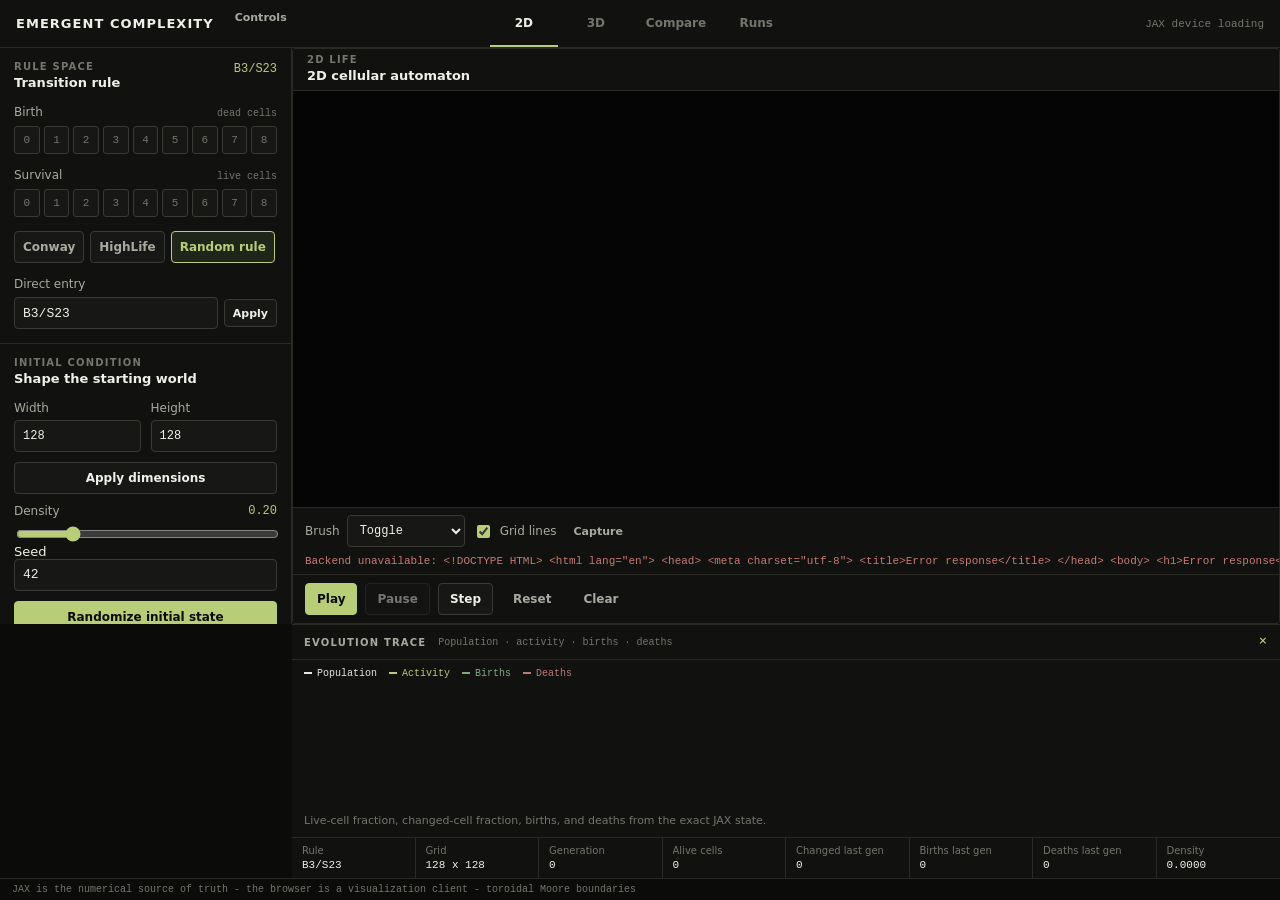
==== commit 020d7a25: "Bundle Three.js for reliable 3D loading" ====
--- a/frontend/index.html
+++ b/frontend/index.html
@@ -9,8 +9,8 @@
     <script type="importmap">
       {
         "imports": {
-          "three": "https://cdn.jsdelivr.net/npm/three@0.185.0/build/three.module.js",
-          "three/addons/": "https://cdn.jsdelivr.net/npm/three@0.185.0/examples/jsm/"
+          "three": "./vendor/three/three.module.js",
+          "three/addons/": "./vendor/three/addons/"
         }
       }
     </script>
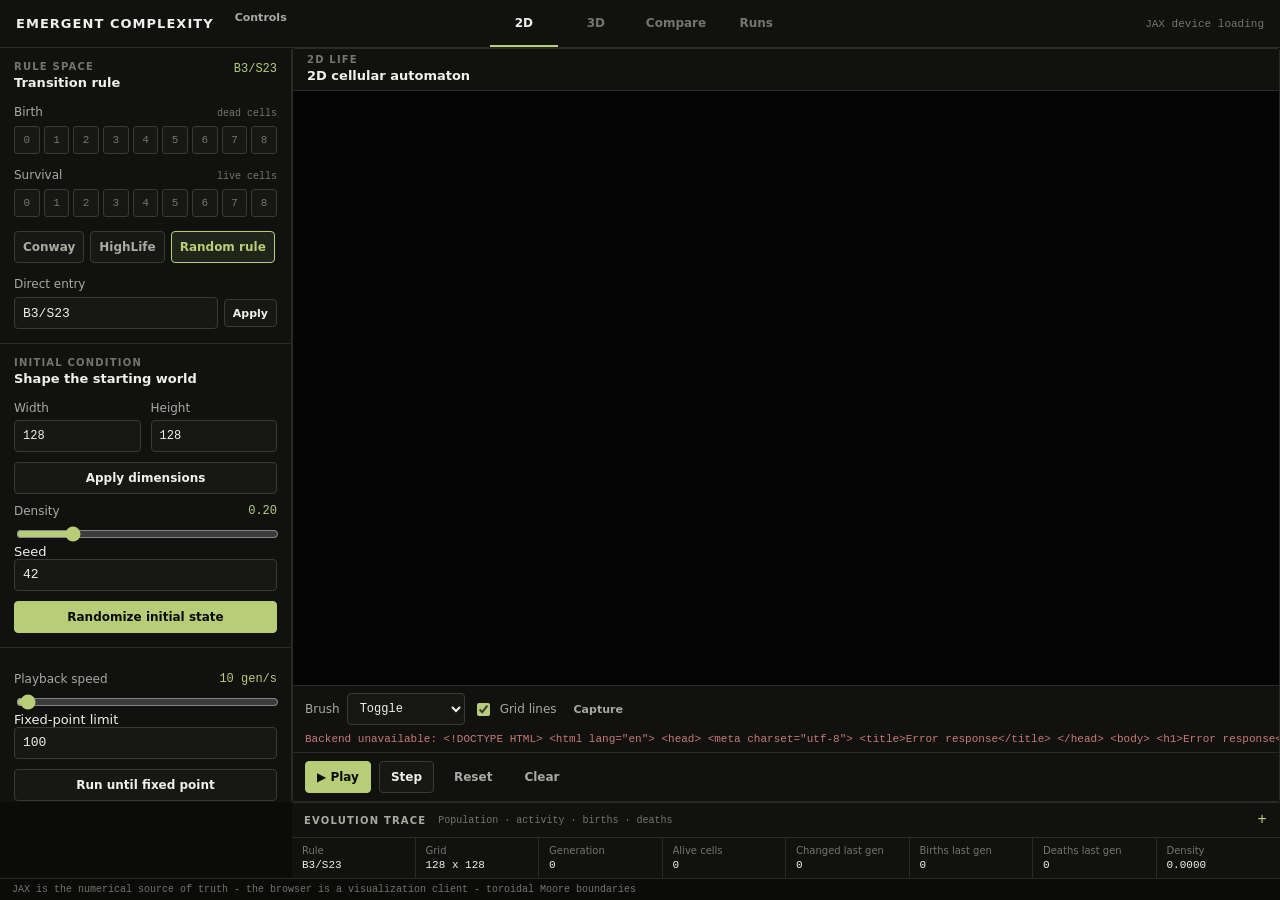
==== commit 33824bf7: "Harden browser sessions and interactive workloads" ====
--- a/frontend/index.html
+++ b/frontend/index.html
@@ -66,8 +66,7 @@
               </div>
 
               <div class="transport" aria-label="2D simulation controls">
-                <button id="play-button" data-testid="play-button" class="button button-primary" type="button">Play</button>
-                <button id="pause-button" data-testid="pause-button" class="button button-secondary" type="button">Pause</button>
+                <button id="play-button" data-testid="play-button" class="button button-primary" type="button">▶ Play</button>
                 <button id="step-button" data-testid="step-button" class="button button-secondary" type="button">Step</button>
                 <button id="reset-button" data-testid="reset-button" class="button button-quiet" type="button">Reset</button>
                 <button id="clear-button" data-testid="clear-button" class="button button-quiet" type="button">Clear</button>
@@ -130,7 +129,7 @@
                   <label for="speed-input">Playback speed <output id="speed-value">10 gen/s</output></label>
                   <input id="speed-input" type="range" min="1" max="600" step="1" value="10" />
                 </div>
-                <label for="stability-limit">Fixed-point limit<input id="stability-limit" type="number" min="0" max="100000" step="1" value="10000" /></label>
+                <label for="stability-limit">Fixed-point limit<input id="stability-limit" type="number" min="0" max="100000" step="1" value="100" /></label>
                 <button id="stabilize-button" data-testid="stabilize-button" class="button button-secondary full-width" type="button">Run until fixed point</button>
                 <div class="file-actions">
                   <button id="save-button" class="button button-secondary" type="button">Save JSON</button>
@@ -141,7 +140,7 @@
             </aside>
           </div>
 
-          <details class="trace-drawer" open>
+          <details class="trace-drawer">
             <summary><span>EVOLUTION TRACE</span><span class="trace-summary">Population · activity · births · deaths</span><span class="trace-toggle" aria-hidden="true">+</span></summary>
             <div class="trace-content">
               <div class="chart-legend" aria-label="Chart legend">
@@ -180,18 +179,18 @@
               <div id="viewport-3d" class="viewport-frame" data-testid="viewport-3d" aria-label="Three-dimensional voxel viewport">
                 <div id="three-loading" class="viewport-message">Loading WebGL voxel renderer...</div>
                 <div class="canvas-hint">Orbit: left drag - pan: right drag - zoom: scroll</div>
-              </div>
-              <div class="viewport-toolbar">
-                <button id="3d-reset-camera" class="button button-quiet button-small" type="button">Reset camera</button>
-                <button class="chip-button" data-camera="perspective" type="button">Perspective</button>
-                <button class="chip-button" data-camera="front" type="button">Front</button>
-                <button class="chip-button" data-camera="side" type="button">Side</button>
-                <button class="chip-button" data-camera="top" type="button">Top</button>
-                <label class="check-control" for="3d-bounds-input"><input id="3d-bounds-input" type="checkbox" checked /> <span>Bounds</span></label>
-                <label class="check-control" for="3d-performance-input"><input id="3d-performance-input" type="checkbox" /> <span>Performance</span></label>
-                <button id="3d-capture-button" class="button button-quiet button-small" type="button">Capture</button>
-                <button id="3d-export-button" class="button button-quiet button-small" type="button">Export exact NPZ</button>
-                <button id="3d-share-button" class="button button-quiet button-small" type="button">Copy link</button>
+                <div class="viewport-toolbar" aria-label="3D view tools">
+                  <button id="3d-reset-camera" class="button button-quiet button-small" type="button">Reset camera</button>
+                  <button class="chip-button" data-camera="perspective" type="button">Perspective</button>
+                  <button class="chip-button" data-camera="front" type="button">Front</button>
+                  <button class="chip-button" data-camera="side" type="button">Side</button>
+                  <button class="chip-button" data-camera="top" type="button">Top</button>
+                  <label class="check-control" for="3d-bounds-input"><input id="3d-bounds-input" type="checkbox" checked /> <span>Bounds</span></label>
+                  <label class="check-control" for="3d-performance-input"><input id="3d-performance-input" type="checkbox" /> <span>Performance</span></label>
+                  <button id="3d-capture-button" class="button button-quiet button-small" type="button">Capture</button>
+                  <button id="3d-export-button" class="button button-quiet button-small" type="button">Export exact NPZ</button>
+                  <button id="3d-share-button" class="button button-quiet button-small" type="button">Copy link</button>
+                </div>
               </div>
               <div id="3d-render-warning" class="render-warning hidden">High render density - displaying a deterministic voxel sample; simulation remains exact.</div>
               <div id="3d-performance-overlay" class="performance-overlay hidden" aria-live="polite"></div>
@@ -206,8 +205,7 @@
                 <span id="3d-status-message" class="status-message" role="status" aria-live="polite">Ready</span>
               </div>
               <div class="transport" aria-label="3D simulation controls">
-                <button id="3d-play-button" class="button button-primary" type="button">Play</button>
-                <button id="3d-pause-button" class="button button-secondary" type="button">Pause</button>
+                <button id="3d-play-button" class="button button-primary" type="button">▶ Play</button>
                 <button id="3d-step-button" class="button button-secondary" type="button">Step</button>
                 <button id="3d-reset-button" class="button button-quiet" type="button">Reset</button>
                 <button id="3d-clear-button" class="button button-quiet" type="button">Clear</button>
@@ -221,7 +219,7 @@
                   <label for="3d-speed-input">Speed <output id="3d-speed-value">10 gen/s</output></label>
                   <input id="3d-speed-input" type="range" min="1" max="600" step="1" value="10" />
                 </div>
-                <label for="3d-stability-limit">Fixed-point limit<input id="3d-stability-limit" type="number" min="0" max="100000" value="1000" /></label>
+                <label for="3d-stability-limit">Fixed-point limit<input id="3d-stability-limit" type="number" min="0" max="100000" value="100" /></label>
                 <button id="3d-stabilize-button" class="button button-secondary full-width" type="button">Run until fixed point</button>
               </section>
 
@@ -246,7 +244,7 @@
                   <div><p class="section-kicker">RULE</p><h2>26-neighbor transitions</h2></div>
                   <span id="3d-rule-display" class="rule-display">B6/S5,6,7</span>
                 </div>
-                <p class="help-text" title="B counts create a new living voxel. S counts keep a living voxel alive. Each voxel has 26 neighbors.">B = birth counts, S = survival counts. Each voxel has 26 neighbors.</p>
+                <p class="help-text" title="B counts create a new living voxel. S counts keep a living voxel alive. Each voxel has 26 neighbors.">B = birth counts, S = survival counts. Use commas for multiple counts; S23 means count 23.</p>
                 <div class="rule-group">
                   <div class="rule-label"><span>Birth</span><small>0 - 26</small></div>
                   <div id="3d-birth-toggles" class="count-toggles count-toggles-3d" aria-label="3D birth neighbor counts"></div>
@@ -276,7 +274,7 @@
               </section>
             </aside>
           </div>
-          <details class="trace-drawer" open>
+          <details class="trace-drawer">
             <summary><span>EVOLUTION TRACE</span><span class="trace-summary">Population · activity · births · deaths</span><span class="trace-toggle" aria-hidden="true">+</span></summary>
             <div class="trace-content">
               <svg id="metrics-chart-3d" viewBox="0 0 640 310" role="img" aria-label="3D population, activity, births, and deaths over generations"></svg>
@@ -298,7 +296,7 @@
         <section id="mode-compare" class="mode-panel hidden" aria-labelledby="compare-heading">
           <section class="panel page-heading">
             <div><p class="section-kicker">SIDE-BY-SIDE</p><h2 id="compare-heading">Compare 2D and 3D states</h2><p class="chart-note">The two systems share seed and density, but use explicitly selected rules and grid sizes.</p></div>
-            <div class="compare-actions"><button id="compare-play" class="button button-primary" type="button">Play both</button><button id="compare-pause" class="button button-secondary" type="button">Pause</button><button id="compare-step" class="button button-secondary" type="button">Step both</button><button id="compare-randomize" class="button button-primary" type="button">Randomize both</button><button id="compare-reset" class="button button-quiet" type="button">Reset both</button></div>
+            <div class="compare-actions"><button id="compare-play" class="button button-primary" type="button">▶ Play both</button><button id="compare-step" class="button button-secondary" type="button">Step both</button><button id="compare-randomize" class="button button-primary" type="button">Randomize both</button><button id="compare-reset" class="button button-quiet" type="button">Reset both</button></div>
           </section>
           <section class="panel compare-controls">
             <div class="field-grid four-up">
--- a/frontend/styles.css
+++ b/frontend/styles.css
@@ -617,8 +617,19 @@
 }
 
 .viewport-toolbar {
+  position: absolute;
+  z-index: 5;
+  top: 10px;
+  right: 10px;
+  max-width: calc(100% - 20px);
   min-height: 38px;
   padding: 5px 10px;
+  border: 1px solid var(--border-strong);
+  background: rgba(17, 17, 16, 0.94);
+}
+
+.viewport-toolbar .check-control {
+  font-size: 11px;
 }
 
 .performance-overlay {
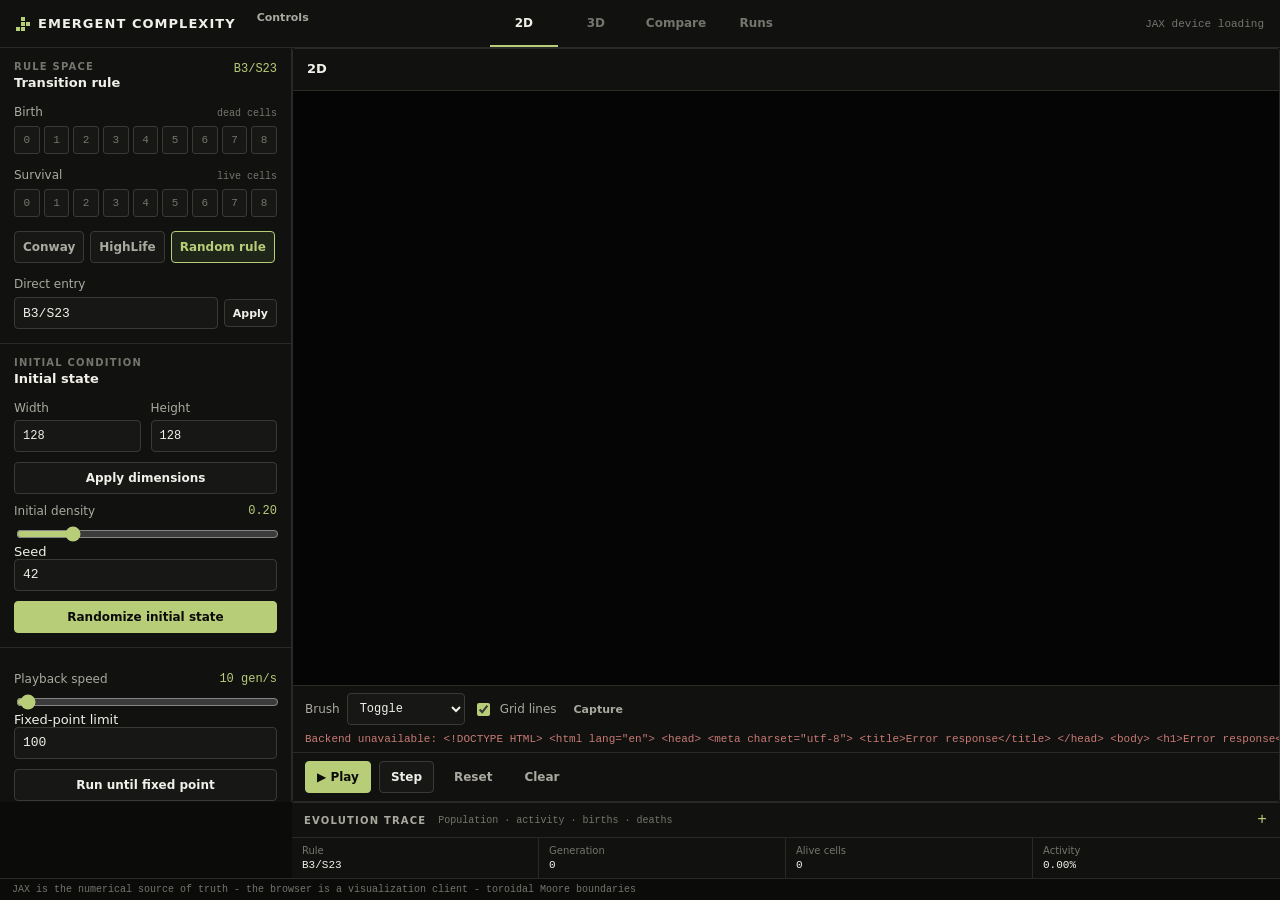
==== commit 9ba06788: "Refine transport, API boundaries, and deployment" ====
--- a/frontend/index.html
+++ b/frontend/index.html
@@ -5,7 +5,9 @@
     <meta name="viewport" content="width=device-width, initial-scale=1" />
     <meta name="theme-color" content="#0b0b0a" />
     <title>Emergent Complexity - Life Lab</title>
+    <link rel="icon" href="./favicon.svg" type="image/svg+xml" />
     <link rel="stylesheet" href="./styles.css" />
+    <script src="./config.js"></script>
     <script type="importmap">
       {
         "imports": {
@@ -18,8 +20,8 @@
   <body>
     <div class="app-shell">
       <header class="topbar">
-        <div class="topbar-left">
-          <div class="brand">EMERGENT COMPLEXITY</div>
+          <div class="topbar-left">
+          <div class="brand"><span class="glider-mark" aria-hidden="true"><i></i><i></i><i></i><i></i><i></i><i></i><i></i><i></i><i></i></span><span>EMERGENT COMPLEXITY</span></div>
           <button id="controls-toggle" class="button button-quiet button-small controls-toggle" type="button" aria-expanded="true">Controls</button>
         </div>
         <nav class="mode-nav" aria-label="Laboratory modes">
@@ -36,10 +38,7 @@
           <div class="lab-layout">
             <section class="simulation-panel panel">
               <div class="panel-heading">
-                <div>
-                  <p class="section-kicker">2D LIFE</p>
-                  <h2 id="mode-2d-heading">2D cellular automaton</h2>
-                </div>
+                <h2 id="mode-2d-heading">2D</h2>
                 <div class="generation-pill">GEN <strong id="generation-value">0</strong></div>
               </div>
 
@@ -108,7 +107,7 @@
                 <div class="card-heading">
                   <div>
                     <p class="section-kicker">INITIAL CONDITION</p>
-                    <h2>Shape the starting world</h2>
+                    <h2>Initial state</h2>
                   </div>
                 </div>
                 <div class="field-grid two-up">
@@ -117,7 +116,7 @@
                 </div>
                 <button id="apply-dimensions-button" class="button button-secondary full-width" type="button">Apply dimensions</button>
                 <div class="range-line">
-                  <label for="density-input">Density <output id="density-value">0.20</output></label>
+                  <label for="density-input">Initial density <output id="density-value">0.20</output></label>
                   <input id="density-input" type="range" min="0" max="1" step="0.01" value="0.20" />
                 </div>
                 <label for="seed-input">Seed<input id="seed-input" type="number" value="42" step="1" /></label>
@@ -156,13 +155,9 @@
 
           <section class="metadata-strip panel" aria-label="Current 2D simulation metadata">
             <div><span>Rule</span><strong id="metadata-rule">B3/S23</strong></div>
-            <div><span>Grid</span><strong id="metadata-grid">128 x 128</strong></div>
             <div><span>Generation</span><strong id="metadata-generation">0</strong></div>
             <div><span>Alive cells</span><strong id="metadata-alive">0</strong></div>
-            <div><span>Changed last gen</span><strong id="metadata-changed">0</strong></div>
-            <div><span>Births last gen</span><strong id="metadata-births">0</strong></div>
-            <div><span>Deaths last gen</span><strong id="metadata-deaths">0</strong></div>
-            <div><span>Density</span><strong id="metadata-density">0.0000</strong></div>
+            <div><span>Activity</span><strong id="metadata-activity">0.00%</strong></div>
           </section>
         </section>
 
@@ -170,26 +165,28 @@
           <div class="lab-layout lab-layout-3d">
             <section class="simulation-panel panel">
               <div class="panel-heading">
-                <div>
-                  <p class="section-kicker">3D LIFE</p>
-                  <h2 id="mode-3d-heading">3D voxel automaton</h2>
-                </div>
+                <h2 id="mode-3d-heading">3D</h2>
                 <div class="generation-pill">GEN <strong id="3d-generation-value">0</strong></div>
               </div>
               <div id="viewport-3d" class="viewport-frame" data-testid="viewport-3d" aria-label="Three-dimensional voxel viewport">
                 <div id="three-loading" class="viewport-message">Loading WebGL voxel renderer...</div>
                 <div class="canvas-hint">Orbit: left drag - pan: right drag - zoom: scroll</div>
                 <div class="viewport-toolbar" aria-label="3D view tools">
-                  <button id="3d-reset-camera" class="button button-quiet button-small" type="button">Reset camera</button>
                   <button class="chip-button" data-camera="perspective" type="button">Perspective</button>
                   <button class="chip-button" data-camera="front" type="button">Front</button>
                   <button class="chip-button" data-camera="side" type="button">Side</button>
                   <button class="chip-button" data-camera="top" type="button">Top</button>
-                  <label class="check-control" for="3d-bounds-input"><input id="3d-bounds-input" type="checkbox" checked /> <span>Bounds</span></label>
-                  <label class="check-control" for="3d-performance-input"><input id="3d-performance-input" type="checkbox" /> <span>Performance</span></label>
-                  <button id="3d-capture-button" class="button button-quiet button-small" type="button">Capture</button>
-                  <button id="3d-export-button" class="button button-quiet button-small" type="button">Export exact NPZ</button>
-                  <button id="3d-share-button" class="button button-quiet button-small" type="button">Copy link</button>
+                  <details id="3d-view-menu" class="viewport-menu">
+                    <summary>View</summary>
+                    <div class="viewport-menu-content">
+                      <button id="3d-reset-camera" class="button button-quiet button-small" type="button">Reset camera</button>
+                      <label class="check-control" for="3d-bounds-input"><input id="3d-bounds-input" type="checkbox" checked /> <span>Bounds</span></label>
+                      <label class="check-control" for="3d-performance-input"><input id="3d-performance-input" type="checkbox" /> <span>Performance</span></label>
+                      <button id="3d-capture-button" class="button button-quiet button-small" type="button">Capture</button>
+                      <button id="3d-export-button" class="button button-quiet button-small" type="button">Export exact NPZ</button>
+                      <button id="3d-share-button" class="button button-quiet button-small" type="button">Copy link</button>
+                    </div>
+                  </details>
                 </div>
               </div>
               <div id="3d-render-warning" class="render-warning hidden">High render density - displaying a deterministic voxel sample; simulation remains exact.</div>
@@ -283,13 +280,9 @@
           </details>
           <section class="metadata-strip panel" aria-label="Current 3D simulation metadata">
             <div><span>Rule</span><strong id="3d-metadata-rule">B6/S5,6,7</strong></div>
-            <div><span>Grid</span><strong id="3d-metadata-grid">32 x 32 x 32</strong></div>
             <div><span>Generation</span><strong id="3d-metadata-generation">0</strong></div>
             <div><span>Alive cells</span><strong id="3d-metadata-alive">0</strong></div>
-            <div><span>Changed last gen</span><strong id="3d-metadata-changed">0</strong></div>
-            <div><span>Births last gen</span><strong id="3d-metadata-births">0</strong></div>
-            <div><span>Deaths last gen</span><strong id="3d-metadata-deaths">0</strong></div>
-            <div><span>Density</span><strong id="3d-metadata-density">0.0000</strong></div>
+            <div><span>Activity</span><strong id="3d-metadata-activity">0.00%</strong></div>
           </section>
         </section>
 
--- a/frontend/styles.css
+++ b/frontend/styles.css
@@ -96,6 +96,9 @@
 }
 
 .brand {
+  display: inline-flex;
+  align-items: center;
+  gap: 8px;
   overflow: hidden;
   color: var(--text);
   font-size: 13px;
@@ -104,6 +107,29 @@
   line-height: 1;
   text-overflow: ellipsis;
   white-space: nowrap;
+}
+
+.glider-mark {
+  display: grid;
+  flex: 0 0 auto;
+  grid-template-columns: repeat(3, 4px);
+  grid-template-rows: repeat(3, 4px);
+  gap: 1px;
+}
+
+.glider-mark i {
+  display: block;
+  width: 4px;
+  height: 4px;
+  background: transparent;
+}
+
+.glider-mark i:nth-child(2),
+.glider-mark i:nth-child(5),
+.glider-mark i:nth-child(6),
+.glider-mark i:nth-child(7),
+.glider-mark i:nth-child(8) {
+  background: var(--accent);
 }
 
 .mode-nav {
@@ -630,6 +656,51 @@
 
 .viewport-toolbar .check-control {
   font-size: 11px;
+}
+
+.viewport-menu {
+  position: relative;
+  margin-left: auto;
+}
+
+.viewport-menu > summary {
+  min-height: 28px;
+  padding: 5px 8px;
+  border: 1px solid var(--border-strong);
+  color: var(--text-secondary);
+  cursor: pointer;
+  font-family: var(--mono);
+  font-size: 11px;
+  list-style: none;
+}
+
+.viewport-menu > summary::-webkit-details-marker {
+  display: none;
+}
+
+.viewport-menu[open] > summary {
+  border-color: var(--accent);
+  color: var(--accent);
+}
+
+.viewport-menu-content {
+  position: absolute;
+  z-index: 7;
+  top: calc(100% + 5px);
+  right: 0;
+  display: flex;
+  min-width: 160px;
+  flex-direction: column;
+  align-items: stretch;
+  gap: 5px;
+  padding: 7px;
+  border: 1px solid var(--border-strong);
+  background: rgba(17, 17, 16, 0.98);
+  box-shadow: 0 8px 24px rgba(0, 0, 0, 0.28);
+}
+
+.viewport-menu-content .check-control {
+  padding: 5px 3px;
 }
 
 .performance-overlay {
@@ -800,7 +871,7 @@
 
 .metadata-strip {
   display: grid;
-  grid-template-columns: repeat(8, minmax(0, 1fr));
+  grid-template-columns: repeat(4, minmax(0, 1fr));
   gap: 0;
   margin-left: var(--sidebar-width);
   border-width: 1px 0 0;
